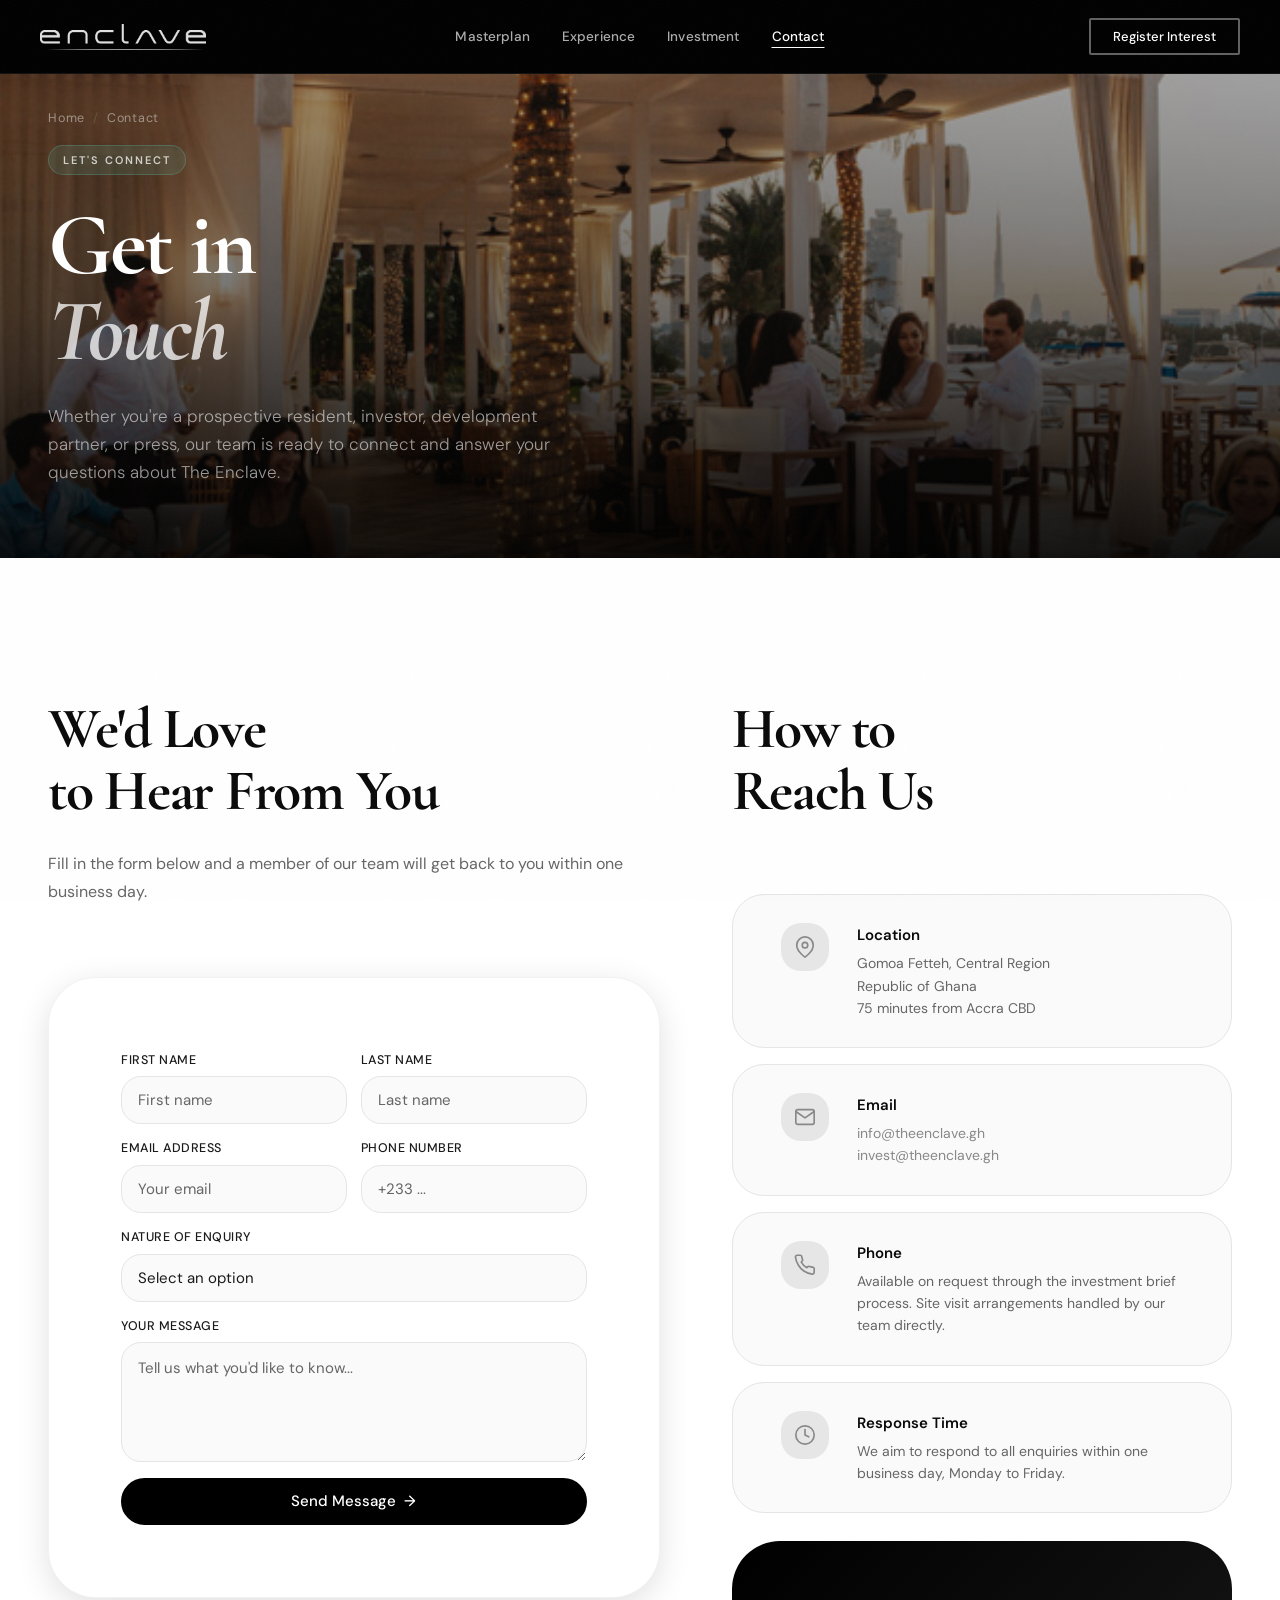
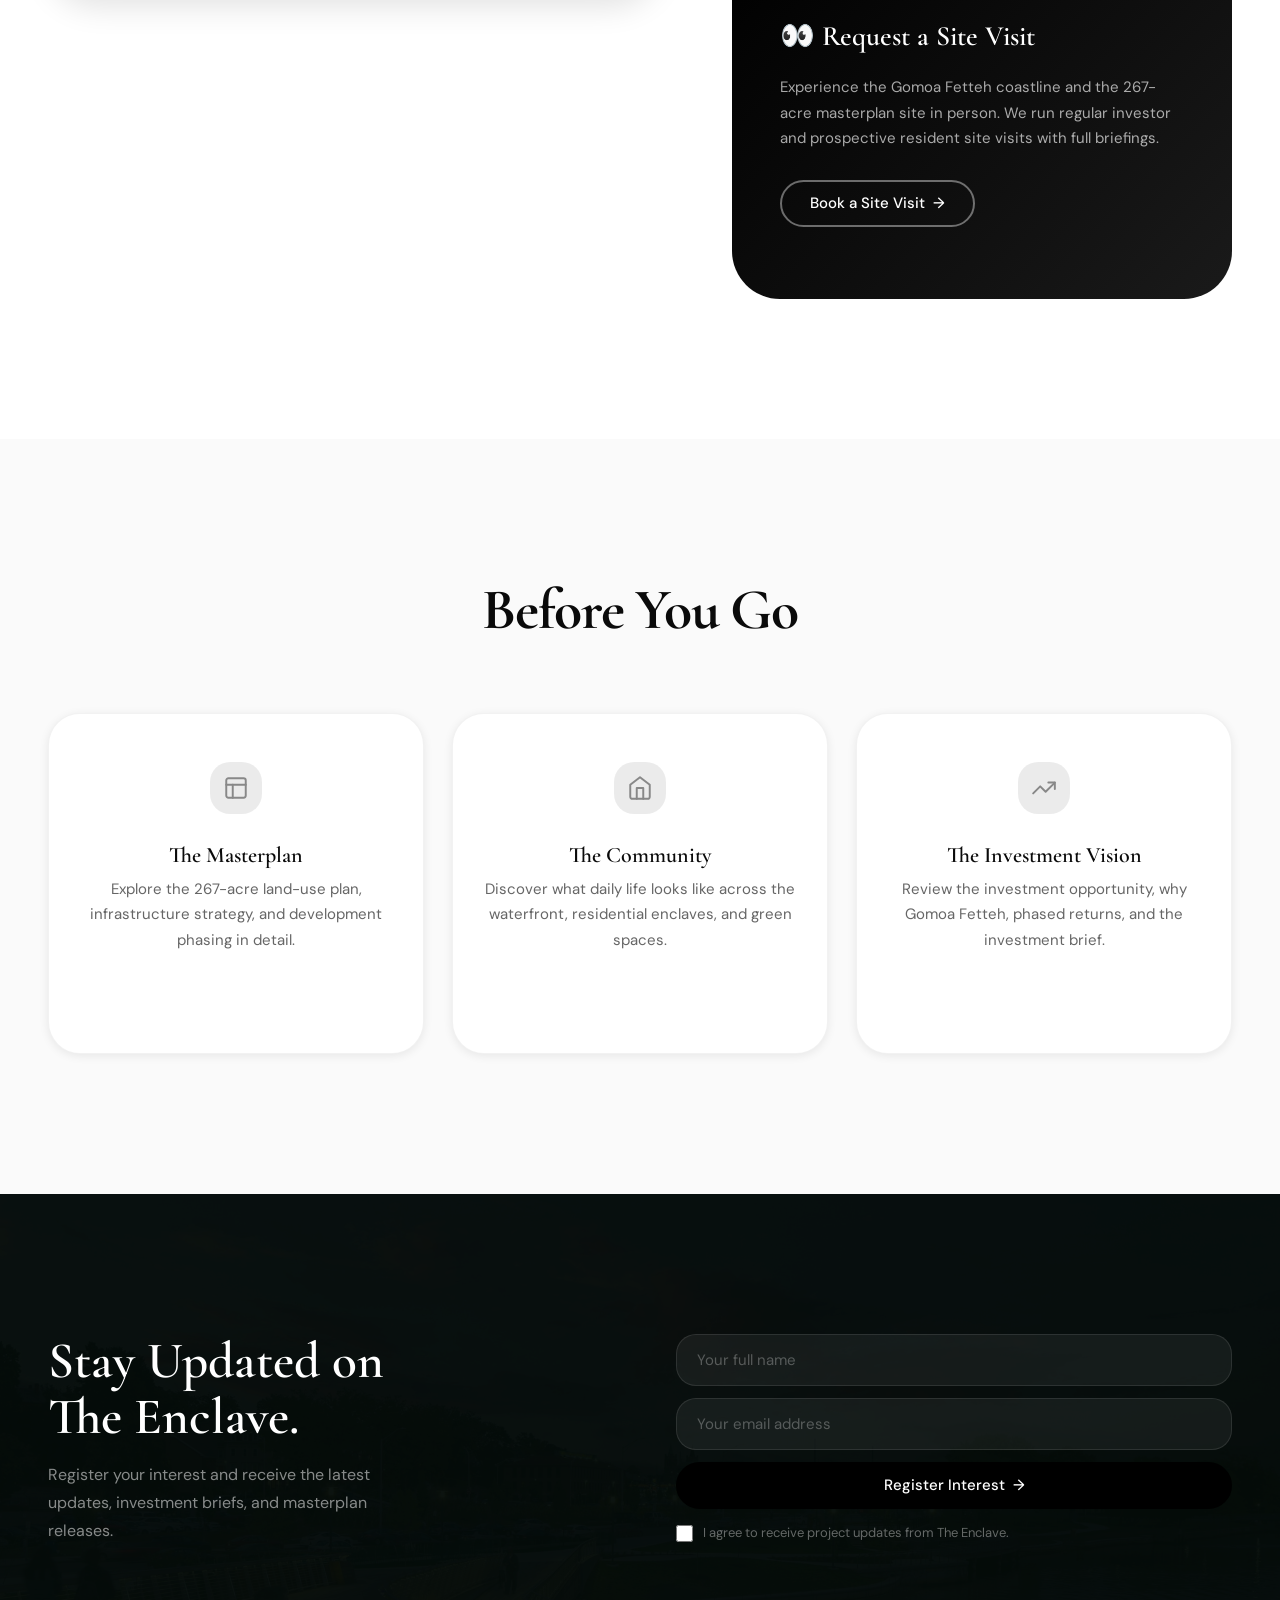
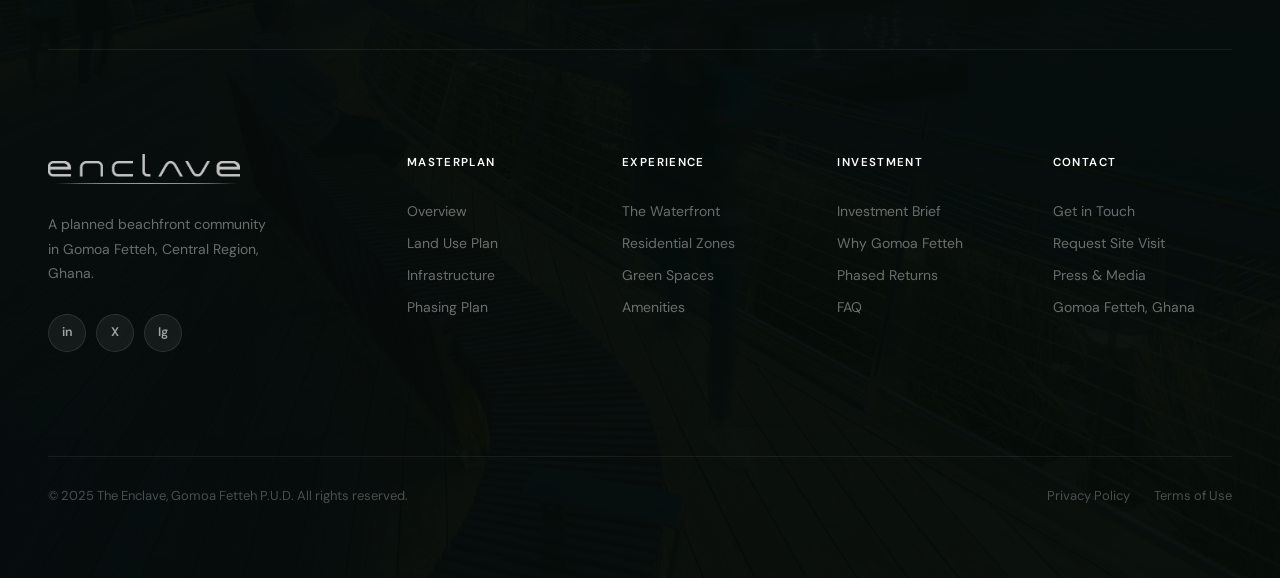
==== contact.html @ 19c1297e "Initial commit — The Enclave website" ====
﻿<!DOCTYPE html>
<html lang="en">
<head>
  <meta charset="UTF-8">
  <meta name="viewport" content="width=device-width, initial-scale=1.0">
  <meta name="description" content="Contact The Enclave — Gomoa Fetteh P.U.D. Register your interest, request a site visit, or speak with our development team.">
  <title>Contact — The Enclave Gomoa Fetteh</title>
  <link rel="preconnect" href="https://fonts.googleapis.com">
  <link rel="preconnect" href="https://fonts.gstatic.com" crossorigin>
  <link href="https://fonts.googleapis.com/css2?family=Cormorant+Garamond:ital,wght@0,400;0,500;0,600;0,700;1,400;1,600;1,700&family=DM+Sans:ital,opsz,wght@0,9..40,300;0,9..40,400;0,9..40,500;0,9..40,600;1,9..40,300&display=swap" rel="stylesheet">
  <link rel="stylesheet" href="css/style.css">
</head>
<body>

  <!-- NAV -->
  <nav class="nav" id="nav">
    <div class="nav__pill">
      <a href="index.html" class="nav__logo" aria-label="The Enclave Home">
        <img src="images/logo.png" alt="Enclave" class="nav__logo-img">
      </a>
      <ul class="nav__links" role="list">
        <li><a href="masterplan.html">Masterplan</a></li>
        <li><a href="experience.html">Experience</a></li>
        <li><a href="investment.html">Investment</a></li>
        <li><a href="contact.html" aria-current="page">Contact</a></li>
      </ul>
      <a href="contact.html" class="btn btn--nav">Register Interest</a>
      <button class="nav__toggle" id="navToggle" aria-label="Open menu" aria-expanded="false">
        <span class="nav__toggle-bars">
          <span></span><span></span><span></span>
        </span>
        <span class="nav__toggle-label">MENU</span>
      </button>
    </div>
  </nav>

  <!-- Mobile Nav -->
  <div class="nav__mobile" id="mobileNav" aria-hidden="true">
    <button class="nav__mobile-close" id="mobileClose" aria-label="Close menu">&#x2715;</button>
    <nav aria-label="Mobile navigation">
      <ul class="nav__mobile-links" role="list">
        <li><a href="masterplan.html">Masterplan</a></li>
        <li><a href="experience.html">Experience</a></li>
        <li><a href="investment.html">Investment</a></li>
        <li><a href="contact.html">Contact</a></li>
      </ul>
    </nav>
    <a href="contact.html" class="btn btn--primary btn--lg nav__mobile-cta">Register Interest</a>
  </div>

  <main>

    <!-- ============================================================
         PAGE HERO
         Replace: images/page-hero-contact.jpg
         Ideal: Peaceful coastal shot — beach, lagoon edge, or sunrise
    ============================================================ -->
    <section class="page-hero" aria-labelledby="page-title">
      <div class="page-hero__bg img-block" data-placeholder="page-hero-contact.jpg" aria-hidden="true"></div>
      <div class="page-hero__overlay" aria-hidden="true"></div>
      <div class="page-hero__content">
        <div class="page-hero__breadcrumb">
          <a href="index.html">Home</a>
          <span class="page-hero__breadcrumb-sep" aria-hidden="true">/</span>
          <span>Contact</span>
        </div>
        <div class="page-hero__label" data-anim="fade-up" data-delay="0">Let's Connect</div>
        <h1 class="page-hero__title" id="page-title" data-anim="fade-up" data-delay="150">
          Get in<br><em>Touch</em>
        </h1>
        <p class="page-hero__sub" data-anim="fade-up" data-delay="300">
          Whether you're a prospective resident, investor, development partner, or press, our team is ready to connect and answer your questions about The Enclave.
        </p>
      </div>
    </section>

    <!-- ============================================================
         CONTACT SPLIT — Form + Info Cards
    ============================================================ -->
    <section class="content-section" aria-labelledby="contact-heading">
      <div class="container">
        <div class="contact-split" data-anim="fade-up" data-delay="0">

          <!-- Contact Form -->
          <div>
            <h2 class="section-heading" id="contact-heading" style="margin-bottom:var(--sp-md);">
              We'd Love<br>to Hear From You
            </h2>
            <p style="font-size:16px; color:var(--c-grey); line-height:1.7; margin-bottom:var(--sp-xl);">
              Fill in the form below and a member of our team will get back to you within one business day.
            </p>
            <div class="form-block">
              <form id="contactForm" novalidate>
                <div class="form-grid">
                  <div class="form-field">
                    <label for="c-fname">First Name</label>
                    <input type="text" id="c-fname" name="fname" placeholder="First name" required>
                  </div>
                  <div class="form-field">
                    <label for="c-lname">Last Name</label>
                    <input type="text" id="c-lname" name="lname" placeholder="Last name" required>
                  </div>
                  <div class="form-field">
                    <label for="c-email">Email Address</label>
                    <input type="email" id="c-email" name="email" placeholder="Your email" required>
                  </div>
                  <div class="form-field">
                    <label for="c-phone">Phone Number</label>
                    <input type="tel" id="c-phone" name="phone" placeholder="+233 ...">
                  </div>
                </div>
                <div class="form-grid form-grid--full" style="margin-bottom:14px;">
                  <div class="form-field">
                    <label for="c-enquiry">Nature of Enquiry</label>
                    <select id="c-enquiry" name="enquiry">
                      <option value="" disabled selected>Select an option</option>
                      <option>Residential Interest</option>
                      <option>Investment Enquiry</option>
                      <option>Development Partnership</option>
                      <option>Site Visit Request</option>
                      <option>Press &amp; Media</option>
                      <option>General Question</option>
                    </select>
                  </div>
                </div>
                <div class="form-grid form-grid--full" style="margin-bottom:14px;">
                  <div class="form-field">
                    <label for="c-message">Your Message</label>
                    <textarea id="c-message" name="message" placeholder="Tell us what you'd like to know..."></textarea>
                  </div>
                </div>
                <div class="form-submit">
                  <button type="submit" class="btn btn--primary btn--full" id="contactSubmit">
                    Send Message <span class="btn__arrow" aria-hidden="true">&#8594;</span>
                  </button>
                </div>
              </form>
            </div>
          </div>

          <!-- Info cards -->
          <div>
            <h2 class="section-heading" style="margin-bottom:var(--sp-xl);">
              How to<br>Reach Us
            </h2>

            <div class="contact-info-cards" style="margin-bottom:var(--sp-md);">

              <div class="contact-info-card">
                <div class="contact-info-card__icon" aria-hidden="true">
                  <svg width="22" height="22" viewBox="0 0 24 24" fill="none" stroke="currentColor" stroke-width="1.8" stroke-linecap="round" stroke-linejoin="round">
                    <path d="M21 10c0 7-9 13-9 13s-9-6-9-13a9 9 0 0 1 18 0z"/>
                    <circle cx="12" cy="10" r="3"/>
                  </svg>
                </div>
                <div>
                  <h4>Location</h4>
                  <p>Gomoa Fetteh, Central Region<br>Republic of Ghana<br>75 minutes from Accra CBD</p>
                </div>
              </div>

              <div class="contact-info-card">
                <div class="contact-info-card__icon" aria-hidden="true">
                  <svg width="22" height="22" viewBox="0 0 24 24" fill="none" stroke="currentColor" stroke-width="1.8" stroke-linecap="round" stroke-linejoin="round">
                    <path d="M4 4h16c1.1 0 2 .9 2 2v12c0 1.1-.9 2-2 2H4c-1.1 0-2-.9-2-2V6c0-1.1.9-2 2-2z"/>
                    <polyline points="22,6 12,13 2,6"/>
                  </svg>
                </div>
                <div>
                  <h4>Email</h4>
                  <p>
                    <a href="mailto:info@theenclave.gh" style="color:var(--c-teal); transition:opacity 0.2s ease;">info@theenclave.gh</a><br>
                    <a href="mailto:invest@theenclave.gh" style="color:var(--c-teal); transition:opacity 0.2s ease;">invest@theenclave.gh</a>
                  </p>
                </div>
              </div>

              <div class="contact-info-card">
                <div class="contact-info-card__icon" aria-hidden="true">
                  <svg width="22" height="22" viewBox="0 0 24 24" fill="none" stroke="currentColor" stroke-width="1.8" stroke-linecap="round" stroke-linejoin="round">
                    <path d="M22 16.92v3a2 2 0 0 1-2.18 2 19.79 19.79 0 0 1-8.63-3.07A19.5 19.5 0 0 1 4.69 12 19.79 19.79 0 0 1 1.58 3.5 2 2 0 0 1 3.55 1.31h3a2 2 0 0 1 2 1.72c.127.96.361 1.903.7 2.81a2 2 0 0 1-.45 2.11L7.91 8.88a16 16 0 0 0 6.07 6.07l.88-.88a2 2 0 0 1 2.11-.45c.907.339 1.85.573 2.81.7A2 2 0 0 1 22 16.92z"/>
                  </svg>
                </div>
                <div>
                  <h4>Phone</h4>
                  <p>Available on request through the investment brief process. Site visit arrangements handled by our team directly.</p>
                </div>
              </div>

              <div class="contact-info-card">
                <div class="contact-info-card__icon" aria-hidden="true">
                  <svg width="22" height="22" viewBox="0 0 24 24" fill="none" stroke="currentColor" stroke-width="1.8" stroke-linecap="round" stroke-linejoin="round">
                    <circle cx="12" cy="12" r="10"/>
                    <polyline points="12 6 12 12 16 14"/>
                  </svg>
                </div>
                <div>
                  <h4>Response Time</h4>
                  <p>We aim to respond to all enquiries within one business day, Monday to Friday.</p>
                </div>
              </div>

            </div>

            <!-- Site Visit Card -->
            <div class="site-visit-card">
              <h3>&#128064; Request a Site Visit</h3>
              <p>Experience the Gomoa Fetteh coastline and the 267-acre masterplan site in person. We run regular investor and prospective resident site visits with full briefings.</p>
              <a href="#contactForm" class="btn btn--ghost" style="border-color:rgba(255,255,255,0.4);" onclick="document.getElementById('c-enquiry').value='Site Visit Request';">
                Book a Site Visit <span class="btn__arrow" aria-hidden="true">&#8594;</span>
              </a>
            </div>

          </div>
        </div>
      </div>
    </section>

    <!-- ============================================================
         QUICK LINKS / NEXT STEPS
    ============================================================ -->
    <section class="content-section content-section--sand" aria-labelledby="links-heading">
      <div class="container">
        <div class="intro__header" data-anim="fade-up" data-delay="0" style="text-align:center; margin-bottom:var(--sp-xl);">
          <h2 class="section-heading" id="links-heading">Before You Go</h2>
        </div>

        <div class="feature-cards" data-anim="fade-up" data-delay="0">

          <div class="feature-card" style="text-align:center;">
            <div class="feature-card__icon" style="margin:0 auto var(--sp-md);" aria-hidden="true">
              <svg width="26" height="26" viewBox="0 0 24 24" fill="none" stroke="currentColor" stroke-width="1.8" stroke-linecap="round" stroke-linejoin="round">
                <rect x="3" y="3" width="18" height="18" rx="2"/>
                <line x1="3" y1="9" x2="21" y2="9"/>
                <line x1="9" y1="21" x2="9" y2="9"/>
              </svg>
            </div>
            <h3>The Masterplan</h3>
            <p>Explore the 267-acre land-use plan, infrastructure strategy, and development phasing in detail.</p>
            <a href="masterplan.html" class="highlights__card-link" style="display:inline-flex; margin-top:var(--sp-md);">View Masterplan &#8599;</a>
          </div>

          <div class="feature-card" style="text-align:center;">
            <div class="feature-card__icon" style="margin:0 auto var(--sp-md);" aria-hidden="true">
              <svg width="26" height="26" viewBox="0 0 24 24" fill="none" stroke="currentColor" stroke-width="1.8" stroke-linecap="round" stroke-linejoin="round">
                <path d="M3 9l9-7 9 7v11a2 2 0 0 1-2 2H5a2 2 0 0 1-2-2z"/>
                <polyline points="9 22 9 12 15 12 15 22"/>
              </svg>
            </div>
            <h3>The Community</h3>
            <p>Discover what daily life looks like across the waterfront, residential enclaves, and green spaces.</p>
            <a href="experience.html" class="highlights__card-link" style="display:inline-flex; margin-top:var(--sp-md);">Explore Experience &#8599;</a>
          </div>

          <div class="feature-card" style="text-align:center;">
            <div class="feature-card__icon" style="margin:0 auto var(--sp-md);" aria-hidden="true">
              <svg width="26" height="26" viewBox="0 0 24 24" fill="none" stroke="currentColor" stroke-width="1.8" stroke-linecap="round" stroke-linejoin="round">
                <polyline points="22 7 13.5 15.5 8.5 10.5 2 17"/>
                <polyline points="16 7 22 7 22 13"/>
              </svg>
            </div>
            <h3>The Investment Vision</h3>
            <p>Review the investment opportunity, why Gomoa Fetteh, phased returns, and the investment brief.</p>
            <a href="investment.html" class="highlights__card-link" style="display:inline-flex; margin-top:var(--sp-md);">View Investment &#8599;</a>
          </div>

        </div>
      </div>
    </section>

  </main>

  <!-- FOOTER -->
  <footer class="footer" aria-labelledby="footer-heading">
    <div class="footer__bg img-block" data-placeholder="footer-coastal-dusk.jpg" aria-hidden="true"></div>
    <div class="footer__overlay" aria-hidden="true"></div>
    <div class="footer__content">
      <div class="footer__newsletter">
        <div class="footer__newsletter-text">
          <h2 id="footer-heading">Stay Updated on<br>The Enclave.</h2>
          <p>Register your interest and receive the latest updates, investment briefs, and masterplan releases.</p>
        </div>
        <div class="footer__newsletter-form">
          <form class="footer__form" id="newsletterForm" novalidate>
            <div class="footer__form-fields">
              <input type="text" name="name" placeholder="Your full name" required aria-label="Full name">
              <input type="email" name="email" placeholder="Your email address" required aria-label="Email address">
            </div>
            <button type="submit" class="btn btn--primary btn--full">Register Interest <span class="btn__arrow" aria-hidden="true">&#8594;</span></button>
            <label class="footer__form-check">
              <input type="checkbox" required>
              <span>I agree to receive project updates from The Enclave.</span>
            </label>
          </form>
        </div>
      </div>
      <div class="footer__divider" aria-hidden="true"></div>
      <div class="footer__columns">
        <div class="footer__brand"><img src="images/logo.png" alt="Enclave" class="footer__logo-img"><p>A planned beachfront community in Gomoa Fetteh, Central Region, Ghana.</p><div class="footer__social"><a href="#" aria-label="LinkedIn">in</a><a href="#" aria-label="X">X</a><a href="#" aria-label="Instagram">Ig</a></div></div>
        <div class="footer__col"><h3>Masterplan</h3><ul role="list"><li><a href="masterplan.html">Overview</a></li><li><a href="masterplan.html">Land Use Plan</a></li><li><a href="masterplan.html">Infrastructure</a></li><li><a href="masterplan.html">Phasing Plan</a></li></ul></div>
        <div class="footer__col"><h3>Experience</h3><ul role="list"><li><a href="experience.html">The Waterfront</a></li><li><a href="experience.html">Residential Zones</a></li><li><a href="experience.html">Green Spaces</a></li><li><a href="experience.html">Amenities</a></li></ul></div>
        <div class="footer__col"><h3>Investment</h3><ul role="list"><li><a href="investment.html">Investment Brief</a></li><li><a href="investment.html">Why Gomoa Fetteh</a></li><li><a href="investment.html">Phased Returns</a></li><li><a href="investment.html">FAQ</a></li></ul></div>
        <div class="footer__col"><h3>Contact</h3><ul role="list"><li><a href="contact.html">Get in Touch</a></li><li><a href="contact.html">Request Site Visit</a></li><li><a href="contact.html">Press &amp; Media</a></li><li>Gomoa Fetteh, Ghana</li></ul></div>
      </div>
      <div class="footer__bottom">
        <span>&copy; 2025 The Enclave, Gomoa Fetteh P.U.D. All rights reserved.</span>
        <div class="footer__bottom-links"><a href="#">Privacy Policy</a><a href="#">Terms of Use</a></div>
      </div>
    </div>
  </footer>

  <script src="js/main.js"></script>
</body>
</html>
---- css/style.css ----
/* ================================================================
   THE ENCLAVE — Gomoa Fetteh P.U.D
   Website Stylesheet
   ================================================================ */

/* ----------------------------------------------------------------
   1. DESIGN TOKENS
   ---------------------------------------------------------------- */
:root {
  /* Brand colours */
  --c-green:          #000000;
  --c-green-mid:      #1a1a1a;
  --c-green-light:    #333333;
  --c-teal:           #888888;
  --c-teal-light:     rgba(255,255,255,0.75);
  --c-teal-dim:       rgba(0,0,0,0.08);
  --c-sand:           #f5f5f5;
  --c-sand-warm:      #fafafa;
  --c-black:          #0a0a0a;
  --c-charcoal:       #1a1a1a;
  --c-grey:           #666666;
  --c-grey-light:     #e5e5e5;
  --c-gold:           #C8820A;
  --c-white:          #FFFFFF;

  /* Glass */
  --glass-bg:         rgba(255,255,255,0.10);
  --glass-border:     rgba(255,255,255,0.18);
  --glass-blur:       blur(22px);

  /* Spacing scale */
  --sp-xs:  8px;
  --sp-sm:  16px;
  --sp-md:  28px;
  --sp-lg:  48px;
  --sp-xl:  72px;
  --sp-2xl: 104px;
  --sp-3xl: 140px;

  /* Typography */
  --f-display: 'Cormorant Garamond', Georgia, 'Times New Roman', serif;
  --f-body:    'DM Sans', -apple-system, BlinkMacSystemFont, 'Segoe UI', sans-serif;

  /* Radius */
  --r-sm:   12px;
  --r-md:   20px;
  --r-lg:   32px;
  --r-xl:   48px;
  --r-pill: 999px;

  /* Shadows */
  --sh-sm: 0 2px 10px rgba(0,0,0,0.08);
  --sh-md: 0 8px 32px  rgba(0,0,0,0.12);
  --sh-lg: 0 20px 60px rgba(0,0,0,0.18);
  --sh-xl: 0 36px 80px rgba(0,0,0,0.24);

  /* Transitions */
  --t-fast: 0.2s ease;
  --t-base: 0.35s ease;
  --t-slow: 0.6s cubic-bezier(0.16,1,0.3,1);

  /* Z-index scale */
  --z-base:       1;
  --z-overlay:    2;
  --z-nav:      100;
  --z-mobile:   200;
  --z-grain:    300;

  /* Layout */
  --max-w: 1320px;
}

/* ----------------------------------------------------------------
   2. RESET & BASE
   ---------------------------------------------------------------- */
*, *::before, *::after {
  box-sizing: border-box;
  margin: 0;
  padding: 0;
}

html {
  scroll-behavior: smooth;
  -webkit-font-smoothing: antialiased;
  -moz-osx-font-smoothing: grayscale;
  text-rendering: optimizeLegibility;
}

body {
  font-family: var(--f-body);
  font-size: 16px;
  line-height: 1.65;
  color: var(--c-charcoal);
  background: var(--c-white);
  overflow-x: hidden;
}

a { text-decoration: none; color: inherit; }
ul, ol { list-style: none; }
button { font-family: inherit; cursor: pointer; }
img, video { max-width: 100%; display: block; }

/* Grain texture overlay — breaks digital flatness */
body::after {
  content: '';
  position: fixed;
  inset: 0;
  z-index: var(--z-grain);
  pointer-events: none;
  opacity: 0.028;
  background-image: url("data:image/svg+xml,%3Csvg viewBox='0 0 256 256' xmlns='http://www.w3.org/2000/svg'%3E%3Cfilter id='noise'%3E%3CfeTurbulence type='fractalNoise' baseFrequency='0.9' numOctaves='4' stitchTiles='stitch'/%3E%3C/filter%3E%3Crect width='100%25' height='100%25' filter='url(%23noise)'/%3E%3C/svg%3E");
  background-size: 256px 256px;
}

/* ----------------------------------------------------------------
   3. LAYOUT UTILITIES
   ---------------------------------------------------------------- */
.container {
  max-width: var(--max-w);
  margin: 0 auto;
  padding: 0 var(--sp-lg);
}

/* ----------------------------------------------------------------
   4. IMAGE BLOCKS — real photos + solid colour fallback
   ---------------------------------------------------------------- */
.img-block {
  position: relative;
  width: 100%;
  height: 100%;
  background-size: cover;
  background-position: center;
  background-repeat: no-repeat;
  overflow: hidden;
}

/* Real project photography — Gomoa Fetteh */
.img-block[data-placeholder="hero-aerial-coastal.jpg"] {
  background-image: url("../images/Images/01-Gomoa-Fetteh-DSC01726.jpg");
  background-color: #1A2D1F;
  background-position: center 40%;
}

.img-block[data-placeholder="feature-masterplan-view.jpg"] {
  background-image: url('../images/Images/masterplan-aerial-render.png');
  background-color: #0A1520;
  background-size: cover;
  background-position: center center;
}

.img-block[data-placeholder="highlights-waterfront.jpg"] {
  background-image: url("../images/Images/Antalya Konyaalti Coastline Urban Rehabilitation _ OZER_URGER Architects.jpg");
  background-color: #1B2C3D;
  background-position: center 60%;
}

.img-block[data-placeholder="highlights-residential.jpg"] {
  background-image: url("../images/Images/AP CLASSE Residences by Asian Property.jpg");
  background-color: #1A1A1A;
  background-position: center 50%;
}

.img-block[data-placeholder="highlights-greenspace.jpg"] {
  background-image: url("../images/Images/Centro Cultural Solo Sagrado de Guarapiranga _ VEJA SÃO PAULO.jpg");
  background-color: #0B2E1A;
  background-position: center 40%;
}

.img-block[data-placeholder="banner-coastal-aerial.jpg"] {
  background-image: url("../images/Images/1d4fffcb2d404eac16f0e8fee0894674.jpg");
  background-color: #060606;
  background-position: center 40%;
}

.img-block[data-placeholder="vision-lifestyle-coastal.jpg"] {
  background-image: url("../images/Images/_The Flow_ - A Multipurpose Pavilion _ Department of ARCHITECTURE.jpg");
  background-color: #0B1A12;
  background-position: center 40%;
}

.img-block[data-placeholder="footer-coastal-dusk.jpg"] {
  background-image: url("../images/Images/Curved pedestrian bridge links two riverfront parks in Providence.jpg");
  background-color: #13091E;
  background-position: center 50%;
}

/* Aerial resort reference on masterplan page split */
.img-block[data-placeholder="masterplan-birds-eye.jpg"] {
  background-image: url("../images/Images/masterplan-aerial-render.png");
  background-color: #0A1520;
  background-size: cover;
  background-position: center center;
}

/* ----------------------------------------------------------------
   5. GLASS CARD
   ---------------------------------------------------------------- */
.glass-card {
  background: var(--glass-bg);
  backdrop-filter: var(--glass-blur);
  -webkit-backdrop-filter: var(--glass-blur);
  border: 1px solid var(--glass-border);
  border-radius: var(--r-lg);
}

/* ----------------------------------------------------------------
   6. SECTION ATOMS
   ---------------------------------------------------------------- */
.section-tag {
  display: inline-flex;
  align-items: center;
  font-family: var(--f-body);
  font-size: 11px;
  font-weight: 600;
  letter-spacing: 0.18em;
  text-transform: uppercase;
  color: var(--c-teal);
  padding: 6px 14px;
  background: var(--c-teal-dim);
  border: 1px solid rgba(15,157,142,0.25);
  border-radius: var(--r-pill);
  margin-bottom: var(--sp-md);
}

.section-tag--light {
  color: rgba(255,255,255,0.75);
  background: rgba(255,255,255,0.08);
  border-color: rgba(255,255,255,0.15);
}

.section-heading {
  font-family: var(--f-display);
  font-size: clamp(34px, 4.5vw, 60px);
  font-weight: 700;
  line-height: 1.08;
  letter-spacing: -0.022em;
  color: var(--c-black);
  margin-bottom: var(--sp-md);
  text-wrap: balance;
}

.section-sub {
  font-size: 17px;
  color: var(--c-grey);
  line-height: 1.75;
  max-width: 580px;
}

.section-eyebrow {
  display: block;
  font-size: 11px;
  font-weight: 600;
  letter-spacing: 0.12em;
  text-transform: uppercase;
  margin-bottom: var(--sp-sm);
}

/* ----------------------------------------------------------------
   7. SCROLL ANIMATIONS
   ---------------------------------------------------------------- */
[data-anim="fade-up"] {
  opacity: 0;
  transform: translateY(42px);
  transition: opacity 0.7s ease, transform 0.7s ease;
}

[data-anim="fade-up"].is-visible {
  opacity: 1;
  transform: translateY(0);
}

[data-anim="fade-up"][data-delay="0"]   { transition-delay: 0ms;   }
[data-anim="fade-up"][data-delay="100"] { transition-delay: 100ms; }
[data-anim="fade-up"][data-delay="150"] { transition-delay: 150ms; }
[data-anim="fade-up"][data-delay="200"] { transition-delay: 200ms; }
[data-anim="fade-up"][data-delay="300"] { transition-delay: 300ms; }

/* ----------------------------------------------------------------
   8. BUTTONS
   ---------------------------------------------------------------- */
.btn {
  display: inline-flex;
  align-items: center;
  justify-content: center;
  gap: 8px;
  padding: 14px 28px;
  border-radius: var(--r-pill);
  font-family: var(--f-body);
  font-size: 15px;
  font-weight: 500;
  line-height: 1;
  border: 2px solid transparent;
  cursor: pointer;
  transition: transform var(--t-base), box-shadow var(--t-base), background var(--t-fast), border-color var(--t-fast), color var(--t-fast);
  white-space: nowrap;
}

.btn:focus-visible {
  outline: 2px solid var(--c-teal-light);
  outline-offset: 3px;
}

.btn:active {
  transform: translateY(1px) scale(0.98);
  box-shadow: none;
}

.btn--primary {
  background: #000;
  color: var(--c-white);
  border-color: #000;
}
.btn--primary:hover {
  background: #1a1a1a;
  border-color: #1a1a1a;
  transform: translateY(-2px);
  box-shadow: 0 12px 36px rgba(0,0,0,0.22);
}

.btn--ghost {
  background: transparent;
  color: var(--c-white);
  border-color: rgba(255,255,255,0.35);
}
.btn--ghost:hover {
  background: rgba(255,255,255,0.1);
  border-color: rgba(255,255,255,0.65);
  transform: translateY(-2px);
}

.btn--nav {
  background: transparent;
  color: var(--c-white);
  border-color: rgba(255,255,255,0.38);
  padding: 10px 22px;
  font-size: 13px;
  border-radius: 2px;
  flex-shrink: 0;
}
.btn--nav:hover {
  background: rgba(255,255,255,0.08);
  border-color: rgba(255,255,255,0.72);
  transform: none;
}

/* Ghost on light background */
.btn--ghost-dark {
  background: transparent;
  color: #1a1a1a;
  border-color: rgba(0,0,0,0.32);
}
.btn--ghost-dark:hover {
  background: rgba(0,0,0,0.05);
  border-color: rgba(0,0,0,0.6);
  transform: translateY(-1px);
}

.btn--lg { padding: 18px 38px; font-size: 16px; }
.btn--full { width: 100%; }

.btn__arrow {
  display: inline-block;
  transition: transform var(--t-fast);
}
.btn:hover .btn__arrow { transform: translateX(5px); }

/* ----------------------------------------------------------------
   8b. LOGO IMAGE
   ---------------------------------------------------------------- */
.nav__logo-img {
  height: 26px;
  width: auto;
  display: block;
  /* Inverts the dark logo to white for the dark nav pill */
  filter: brightness(0) invert(1);
  opacity: 0.88;
  transition: opacity var(--t-fast);
}

.nav__logo:hover .nav__logo-img { opacity: 1; }

.footer__logo-img {
  display: block;
  height: 30px;
  width: auto;
  filter: brightness(0) invert(1);
  opacity: 0.75;
  margin-bottom: var(--sp-md);
  transition: opacity var(--t-fast);
}

.footer__logo-img:hover { opacity: 1; }

/* ----------------------------------------------------------------
   9. NAVIGATION
   ---------------------------------------------------------------- */
.nav {
  position: fixed;
  top: 0;
  left: 0;
  right: 0;
  z-index: var(--z-nav);
  background: #000;
  border-bottom: 1px solid rgba(255,255,255,0.07);
  transition: box-shadow var(--t-slow);
}

.nav.scrolled {
  box-shadow: 0 4px 40px rgba(0,0,0,0.5);
  border-bottom-color: rgba(255,255,255,0.12);
}

.nav__pill {
  max-width: 100%;
  display: flex;
  align-items: center;
  justify-content: space-between;
  position: relative;
  padding: 18px 40px;
}

.nav__logo {
  display: flex;
  align-items: center;
  flex-shrink: 0;
}

.nav__logo-mark { display: none; }

.nav__links {
  position: absolute;
  left: 50%;
  transform: translateX(-50%);
  display: flex;
  align-items: center;
  gap: 32px;
}

.nav__links a {
  font-size: 13.5px;
  font-weight: 500;
  color: rgba(255,255,255,0.68);
  letter-spacing: 0.01em;
  transition: color var(--t-fast);
  position: relative;
  white-space: nowrap;
}

.nav__links a::after {
  content: '';
  position: absolute;
  bottom: -3px;
  left: 0;
  width: 0;
  height: 1px;
  background: var(--c-white);
  transition: width var(--t-base);
}

.nav__links a:hover { color: var(--c-white); }
.nav__links a:hover::after { width: 100%; }

/* Toggle hidden on desktop — shows on mobile */
.nav__toggle {
  display: none;
  flex-direction: row;
  align-items: center;
  gap: 10px;
  padding: 4px 0;
  background: none;
  border: none;
  cursor: pointer;
  flex-shrink: 0;
}

.nav__toggle-bars {
  display: flex;
  flex-direction: column;
  gap: 5px;
  flex-shrink: 0;
}

.nav__toggle-bars span {
  display: block;
  width: 20px;
  height: 1.5px;
  background: var(--c-white);
  border-radius: 1px;
  transition: transform var(--t-fast), opacity var(--t-fast);
}

.nav__toggle-label {
  font-family: var(--f-body);
  font-size: 11px;
  font-weight: 600;
  letter-spacing: 0.14em;
  color: var(--c-white);
  line-height: 1;
}

/* Mobile nav overlay */
.nav__mobile {
  position: fixed;
  inset: 0;
  background: #000;
  z-index: var(--z-mobile);
  display: flex;
  flex-direction: column;
  align-items: center;
  justify-content: center;
  gap: var(--sp-xl);
  opacity: 0;
  visibility: hidden;
  transition: opacity var(--t-slow), visibility var(--t-slow);
}

.nav__mobile.is-open { opacity: 1; visibility: visible; }

.nav__mobile-close {
  position: absolute;
  top: 24px;
  right: 24px;
  width: 44px;
  height: 44px;
  border-radius: 50%;
  background: rgba(255,255,255,0.08);
  color: var(--c-white);
  font-size: 20px;
  display: flex;
  align-items: center;
  justify-content: center;
  border: 1px solid rgba(255,255,255,0.12);
  transition: background var(--t-fast);
}
.nav__mobile-close:hover { background: rgba(255,255,255,0.15); }

.nav__mobile-links {
  display: flex;
  flex-direction: column;
  align-items: center;
  gap: 28px;
  text-align: center;
}

.nav__mobile-links a {
  font-family: var(--f-display);
  font-size: 38px;
  font-weight: 600;
  color: var(--c-white);
  transition: opacity var(--t-fast);
}
.nav__mobile-links a:hover { opacity: 0.6; }

.nav__mobile-cta {
  background: transparent !important;
  border-color: rgba(255,255,255,0.4) !important;
}
.nav__mobile-cta:hover {
  background: rgba(255,255,255,0.08) !important;
}

/* ----------------------------------------------------------------
   10. HERO SECTION
   ---------------------------------------------------------------- */
.hero {
  padding-top: 62px; /* nav height: 18px padding + 26px logo + 18px padding */
  background: #fff;
  position: relative;
}

.hero__frame {
  margin: 16px 56px;
  height: calc(100svh - 95px);
  overflow: hidden;
  border-radius: 6px;
  position: relative;
}

/* Gradient for text readability */
.hero__frame::after {
  content: '';
  position: absolute;
  inset: 0;
  background: linear-gradient(
    to bottom,
    rgba(0,0,0,0.10) 0%,
    rgba(0,0,0,0.0) 40%,
    rgba(0,0,0,0.65) 100%
  );
  pointer-events: none;
  border-radius: 6px;
}

/* Text overlay — sits at bottom of the frame */
.hero__text {
  position: absolute;
  bottom: 0;
  left: 56px;
  right: 56px;
  padding: 0 var(--sp-lg) var(--sp-xl);
  z-index: 2;
}

.hero__text .hero__headline {
  margin-bottom: var(--sp-md);
  max-width: 700px;
}

.hero__bg {
  width: 100%;
  height: 100%;
  background-image: url('../images/Images/enclave-render-aerial.png');
  background-size: cover;
  background-position: center 40%;
  animation: hero-zoom 22s ease-in-out infinite alternate;
}

@keyframes hero-zoom {
  from { transform: scale(1); }
  to   { transform: scale(1.05); }
}

.hero__overlay { display: none; }

/* Hero statement — text below image */
.hero-statement {
  background: #fff;
  padding: var(--sp-2xl) 0;
  text-align: center;
  border-bottom: 1px solid rgba(0,0,0,0.07);
}

.hero-statement__text {
  font-family: var(--f-display);
  font-size: clamp(20px, 2.2vw, 30px);
  font-weight: 400;
  line-height: 1.6;
  color: #1a1a1a;
  max-width: 680px;
  margin: 0 auto var(--sp-lg);
  padding: 0 var(--sp-lg);
}

.hero-statement__actions {
  display: flex;
  align-items: center;
  justify-content: center;
  gap: var(--sp-sm);
  flex-wrap: wrap;
}

/* hero__content kept for fallback but unused on home */
.hero__content {
  position: relative;
  z-index: 2;
  width: 100%;
  max-width: var(--max-w);
  margin: 0 auto;
  padding: 160px var(--sp-lg) 180px;
}

.hero__label-row {
  display: flex;
  align-items: center;
  gap: 10px;
  margin-bottom: var(--sp-sm);
}

.hero__label-dot {
  width: 7px;
  height: 7px;
  border-radius: 50%;
  background: var(--c-teal-light);
  animation: dotPulse 2.4s ease-in-out infinite;
}

@keyframes dotPulse {
  0%,100% { opacity:1; transform:scale(1); }
  50%      { opacity:0.4; transform:scale(0.8); }
}

.hero__label {
  font-size: 12.5px;
  font-weight: 400;
  color: rgba(255,255,255,0.65);
  letter-spacing: 0.12em;
  text-transform: uppercase;
}

.hero__headline {
  font-family: var(--f-display);
  font-size: clamp(50px, 8.5vw, 108px);
  font-weight: 700;
  line-height: 0.96;
  letter-spacing: -0.03em;
  color: var(--c-white);
  margin-bottom: var(--sp-md);
  max-width: 820px;
  text-wrap: balance;
}

.hero__headline em {
  font-style: italic;
  color: var(--c-teal-light);
}

.hero__sub {
  font-size: 17px;
  font-weight: 300;
  color: rgba(255,255,255,0.60);
  line-height: 1.6;
  margin-bottom: var(--sp-lg);
  max-width: 520px;
}

.hero__actions {
  display: flex;
  align-items: center;
  gap: var(--sp-sm);
  flex-wrap: wrap;
}

/* Floating stats card */
.hero__float-card {
  position: absolute;
  right: var(--sp-lg);
  bottom: var(--sp-xl);
  z-index: 3;
  padding: 26px 30px;
  min-width: 270px;
  color: var(--c-white);
}

.hero__float-badge {
  display: inline-block;
  font-size: 10.5px;
  font-weight: 600;
  letter-spacing: 0.16em;
  text-transform: uppercase;
  color: var(--c-teal-light);
  padding: 5px 12px;
  background: rgba(94,234,212,0.12);
  border: 1px solid rgba(94,234,212,0.22);
  border-radius: var(--r-pill);
  margin-bottom: 20px;
}

.hero__float-stats {
  display: flex;
  align-items: center;
  gap: 18px;
  margin-bottom: 18px;
}

.hero__float-stat {
  display: flex;
  flex-direction: column;
  align-items: center;
  flex: 1;
}

.hero__float-num {
  font-family: var(--f-display);
  font-size: 34px;
  font-weight: 700;
  line-height: 1;
  color: var(--c-white);
}

.hero__float-label {
  font-size: 10.5px;
  font-weight: 400;
  color: rgba(255,255,255,0.48);
  text-transform: uppercase;
  letter-spacing: 0.06em;
  margin-top: 5px;
  text-align: center;
  line-height: 1.35;
}

.hero__float-divider {
  width: 1px;
  height: 44px;
  background: rgba(255,255,255,0.12);
  flex-shrink: 0;
}

.hero__float-footer {
  display: flex;
  align-items: center;
  gap: 8px;
  padding-top: 16px;
  border-top: 1px solid rgba(255,255,255,0.1);
  font-size: 12px;
  color: rgba(255,255,255,0.42);
}

/* Scroll indicator */
.hero__scroll {
  position: absolute;
  bottom: var(--sp-lg);
  left: 50%;
  transform: translateX(-50%);
  z-index: 3;
  display: flex;
  flex-direction: column;
  align-items: center;
  gap: 8px;
  font-size: 10.5px;
  letter-spacing: 0.18em;
  text-transform: uppercase;
  color: rgba(255,255,255,0.35);
}

.hero__scroll-line {
  width: 1px;
  height: 36px;
  background: linear-gradient(to bottom, rgba(255,255,255,0.35), transparent);
  animation: scrollFade 2s ease-in-out infinite;
}

@keyframes scrollFade {
  0%, 100% { opacity:0.4; transform:scaleY(0.6) translateY(-10px); }
  50%       { opacity:1;   transform:scaleY(1)   translateY(0); }
}

/* ----------------------------------------------------------------
   11. INTRO CARDS SECTION
   ---------------------------------------------------------------- */
.intro {
  background: #0a0a0a;
  padding: var(--sp-3xl) 0;
}

.intro__header {
  text-align: center;
  margin-bottom: var(--sp-xl);
  max-width: 680px;
  margin-left: auto;
  margin-right: auto;
  padding: 0 var(--sp-lg);
}

.intro .section-heading { color: var(--c-white); }

.intro .intro__header .section-sub {
  margin: 0 auto;
  color: rgba(255,255,255,0.52);
}

.intro__cards {
  display: grid;
  grid-template-columns: 1.3fr 1fr 1fr;
  gap: var(--sp-md);
  align-items: stretch;
}

.intro__card {
  background: rgba(255,255,255,0.04);
  border-radius: var(--r-lg);
  padding: var(--sp-xl) var(--sp-lg);
  border: 1px solid rgba(255,255,255,0.08);
  box-shadow: none;
  transition: transform var(--t-base), border-color var(--t-base);
}

.intro__card:hover {
  transform: translateY(-4px);
  border-color: rgba(255,255,255,0.18);
}

/* First card — white featured treatment on dark bg */
.intro__card:first-child {
  background: var(--c-white);
  border-color: transparent;
}
.intro__card:first-child h3 { color: #000; }
.intro__card:first-child p  { color: rgba(0,0,0,0.6); }

.intro__card-icon {
  width: 52px;
  height: 52px;
  border-radius: var(--r-md);
  background: rgba(255,255,255,0.08);
  display: flex;
  align-items: center;
  justify-content: center;
  color: rgba(255,255,255,0.65);
  margin-bottom: var(--sp-md);
  flex-shrink: 0;
}

.intro__card:first-child .intro__card-icon {
  background: rgba(0,0,0,0.07);
  color: #000;
}

.intro__card h3 {
  font-family: var(--f-display);
  font-size: 26px;
  font-weight: 600;
  color: var(--c-white);
  line-height: 1.2;
  margin-bottom: var(--sp-xs);
  text-wrap: balance;
}

.intro__card p {
  font-size: 15px;
  color: rgba(255,255,255,0.52);
  line-height: 1.72;
}

/* ----------------------------------------------------------------
   12. FEATURE SPLIT SECTION
   ---------------------------------------------------------------- */
.feature-split {
  background: #fff;
  padding: var(--sp-3xl) 0;
}

.feature-split__inner {
  display: grid;
  grid-template-columns: 1fr 1fr;
  gap: var(--sp-xl);
  align-items: center;
}

.feature-split__intro {
  font-size: 17px;
  color: var(--c-grey);
  line-height: 1.75;
  margin-bottom: var(--sp-lg);
  max-width: 480px;
}

.feature-split__list {
  display: flex;
  flex-direction: column;
  gap: 22px;
  margin-bottom: var(--sp-lg);
}

.feature-split__list li {
  display: flex;
  gap: 14px;
  align-items: flex-start;
}

.feature-split__check {
  width: 24px;
  height: 24px;
  border-radius: 50%;
  background: var(--c-black);
  color: var(--c-white);
  font-size: 12px;
  display: flex;
  align-items: center;
  justify-content: center;
  flex-shrink: 0;
  margin-top: 1px;
}

.feature-split__list strong {
  display: block;
  font-size: 16px;
  font-weight: 600;
  color: var(--c-black);
  margin-bottom: 3px;
}

.feature-split__list p {
  font-size: 14px;
  color: var(--c-grey);
  line-height: 1.65;
  margin: 0;
}

.feature-split__list--dark strong { color: var(--c-white); }
.feature-split__list--dark p      { color: rgba(255,255,255,0.6); }

.feature-cards--2col {
  grid-template-columns: repeat(2, 1fr);
}

/* Right image block */
.feature-split__visual { position: relative; }

.feature-split__image-wrap {
  position: relative;
  border-radius: var(--r-xl);
  overflow: hidden;
  height: 580px;
}

.feature-split__image {
  height: 100%;
  transition: transform 0.7s ease;
}

.feature-split__image-wrap:hover .feature-split__image {
  transform: scale(1.04);
}

.feature-split__badge {
  position: absolute;
  bottom: var(--sp-md);
  left: var(--sp-md);
  z-index: 2;
  display: flex;
  align-items: center;
  gap: 12px;
  padding: 14px 18px;
  color: var(--c-white);
}

.badge__icon { font-size: 26px; flex-shrink: 0; }

.feature-split__badge strong {
  display: block;
  font-size: 15px;
  font-weight: 600;
}

.feature-split__badge span {
  font-size: 12px;
  opacity: 0.65;
}

/* ----------------------------------------------------------------
   13. COMMUNITY HIGHLIGHTS
   ---------------------------------------------------------------- */
.highlights {
  background: #0a0a0a;
  padding: var(--sp-3xl) 0;
}

.highlights .section-heading { color: var(--c-white); }

.highlights__header {
  text-align: center;
  margin-bottom: var(--sp-xl);
}

.highlights__grid {
  display: grid;
  grid-template-columns: 1.05fr 0.95fr;
  grid-template-rows: repeat(2, 300px);
  gap: 20px;
}

.highlights__card {
  position: relative;
  border-radius: var(--r-xl);
  overflow: hidden;
  cursor: pointer;
}

.highlights__card--tall {
  grid-row: 1 / span 2;
}

.highlights__card-bg {
  position: absolute;
  inset: 0;
  transition: transform 0.7s ease;
}

.highlights__card:hover .highlights__card-bg {
  transform: scale(1.06);
}

.highlights__card-content {
  position: absolute;
  inset: 0;
  z-index: 2;
  display: flex;
  flex-direction: column;
  justify-content: flex-end;
  padding: var(--sp-md) var(--sp-lg);
  background: linear-gradient(
    to top,
    rgba(0,0,0,0.90) 0%,
    rgba(0,0,0,0.35) 50%,
    transparent 100%
  );
  color: var(--c-white);
}

.highlights__card-num {
  font-size: 11px;
  font-weight: 600;
  letter-spacing: 0.18em;
  color: var(--c-teal-light);
  text-transform: uppercase;
  margin-bottom: 6px;
}

.highlights__card-content h3 {
  font-family: var(--f-display);
  font-size: 26px;
  font-weight: 600;
  line-height: 1.15;
  margin-bottom: 8px;
}

.highlights__card--tall .highlights__card-content h3 { font-size: 34px; }

.highlights__card-content p {
  font-size: 14px;
  color: rgba(255,255,255,0.65);
  line-height: 1.6;
  margin-bottom: 14px;
  max-width: 260px;
}

.highlights__card-link {
  display: inline-flex;
  align-items: center;
  font-size: 14px;
  font-weight: 500;
  color: var(--c-teal-light);
  gap: 5px;
  transition: gap var(--t-fast), opacity var(--t-fast);
  opacity: 0.85;
}

.highlights__card:hover .highlights__card-link {
  gap: 10px;
  opacity: 1;
}

/* ----------------------------------------------------------------
   14. BANNER SECTION
   ---------------------------------------------------------------- */
.banner {
  position: relative;
  min-height: 85vh;
  display: flex;
  flex-direction: column;
  align-items: center;
  justify-content: center;
  overflow: hidden;
  padding: var(--sp-3xl) var(--sp-lg);
  text-align: center;
}

.banner__bg {
  position: absolute;
  inset: 0;
}

.banner__overlay {
  position: absolute;
  inset: 0;
  z-index: 1;
  background: linear-gradient(
    180deg,
    rgba(0,0,0,0.55) 0%,
    rgba(0,0,0,0.72) 50%,
    rgba(0,0,0,0.90) 100%
  );
}

.banner__content {
  position: relative;
  z-index: 2;
  margin-bottom: var(--sp-xl);
}

.banner__headline {
  font-family: var(--f-display);
  font-size: clamp(38px, 6.5vw, 76px);
  font-weight: 700;
  color: var(--c-white);
  line-height: 1.08;
  letter-spacing: -0.022em;
  margin: 0 auto var(--sp-md);
  max-width: 900px;
  text-wrap: balance;
}

.banner__sub {
  font-size: 13.5px;
  font-weight: 400;
  color: rgba(255,255,255,0.45);
  letter-spacing: 0.12em;
  text-transform: uppercase;
}

.banner__cards {
  position: relative;
  z-index: 2;
  display: flex;
  gap: var(--sp-sm);
  justify-content: center;
  flex-wrap: wrap;
}

.banner__mini-card {
  display: flex;
  align-items: center;
  gap: 14px;
  padding: 18px 24px;
  color: var(--c-white);
  min-width: 210px;
  transition: transform var(--t-base), background var(--t-fast);
}

.banner__mini-card:hover {
  transform: translateY(-4px);
  background: rgba(255,255,255,0.15);
}

.banner__mini-icon { font-size: 28px; flex-shrink: 0; }

.banner__mini-card strong {
  display: block;
  font-size: 15px;
  font-weight: 600;
  margin-bottom: 3px;
}

.banner__mini-card p {
  font-size: 13px;
  color: rgba(255,255,255,0.56);
  margin: 0;
}

/* ----------------------------------------------------------------
   15. VISION / QUOTE SECTION
   ---------------------------------------------------------------- */
.vision {
  background: #fff;
  padding: var(--sp-3xl) 0;
}

.vision__inner {
  display: grid;
  grid-template-columns: 1fr 1fr;
  gap: var(--sp-xl);
  align-items: center;
}

.vision__quote-block {
  display: flex;
  flex-direction: column;
}

.vision__quote {
  font-family: var(--f-display);
  font-size: clamp(22px, 2.6vw, 34px);
  font-weight: 600;
  font-style: italic;
  line-height: 1.32;
  color: var(--c-black);
  margin-bottom: var(--sp-lg);
  position: relative;
  padding-top: 20px;
}

.vision__quote::before {
  content: '\201C';
  position: absolute;
  top: -30px;
  left: -12px;
  font-family: var(--f-display);
  font-size: 130px;
  line-height: 1;
  color: var(--c-teal);
  opacity: 0.12;
  pointer-events: none;
  user-select: none;
}

.vision__attribution {
  display: flex;
  align-items: center;
  gap: 16px;
  margin-bottom: var(--sp-lg);
}

.vision__attr-line {
  width: 30px;
  height: 2px;
  background: var(--c-teal);
  flex-shrink: 0;
}

.vision__attribution strong {
  display: block;
  font-size: 15px;
  font-weight: 600;
  color: var(--c-black);
}

.vision__attribution span {
  font-size: 13px;
  color: var(--c-grey);
}

.vision__stats {
  display: flex;
  gap: var(--sp-lg);
  margin-bottom: var(--sp-lg);
  padding: var(--sp-md) 0;
  border-top: 1px solid var(--c-grey-light);
  border-bottom: 1px solid var(--c-grey-light);
}

.vision__stat-value {
  display: block;
  font-family: var(--f-display);
  font-size: 40px;
  font-weight: 700;
  color: var(--c-black);
  line-height: 1;
}

.vision__stat-label {
  display: block;
  font-size: 11.5px;
  font-weight: 500;
  color: var(--c-grey);
  text-transform: uppercase;
  letter-spacing: 0.1em;
  margin-top: 5px;
}

/* Vision image block */
.vision__image-block { position: relative; }

.vision__image {
  border-radius: var(--r-xl);
  height: 580px;
  overflow: hidden;
  transition: transform 0.7s ease;
}

.vision__image-block:hover .vision__image {
  transform: scale(1.02);
}

.vision__image-card {
  position: absolute;
  bottom: var(--sp-md);
  left: var(--sp-md);
  display: flex;
  align-items: center;
  gap: 12px;
  padding: 16px 20px;
  color: var(--c-white);
}

.vision__card-tag {
  font-size: 10px;
  color: var(--c-teal-light);
  opacity: 0.7;
}

.vision__image-card span {
  display: block;
  font-size: 11px;
  color: rgba(255,255,255,0.55);
  text-transform: uppercase;
  letter-spacing: 0.08em;
  margin-bottom: 3px;
}

.vision__image-card strong {
  font-size: 17px;
  font-weight: 600;
}

/* ----------------------------------------------------------------
   16. FOOTER
   ---------------------------------------------------------------- */
.footer {
  position: relative;
  overflow: hidden;
  color: var(--c-white);
}

.footer__bg {
  position: absolute;
  inset: 0;
}

.footer__overlay {
  position: absolute;
  inset: 0;
  z-index: 1;
  background: rgba(5,12,9,0.97);
}

.footer__content {
  position: relative;
  z-index: 2;
  max-width: var(--max-w);
  margin: 0 auto;
  padding: var(--sp-3xl) var(--sp-lg) var(--sp-xl);
}

/* Newsletter */
.footer__newsletter {
  display: grid;
  grid-template-columns: 1fr 1fr;
  gap: var(--sp-xl);
  align-items: start;
  padding-bottom: var(--sp-2xl);
}

.footer__newsletter-text h2 {
  font-family: var(--f-display);
  font-size: clamp(30px, 4vw, 52px);
  font-weight: 600;
  line-height: 1.08;
  margin-bottom: var(--sp-sm);
}

.footer__newsletter-text p {
  font-size: 16px;
  color: rgba(255,255,255,0.52);
  line-height: 1.75;
  max-width: 380px;
}

.footer__form-fields {
  display: flex;
  flex-direction: column;
  gap: 12px;
  margin-bottom: 12px;
}

.footer__form-fields input {
  width: 100%;
  padding: 15px 20px;
  background: rgba(255,255,255,0.06);
  border: 1px solid rgba(255,255,255,0.1);
  border-radius: var(--r-md);
  color: var(--c-white);
  font-family: var(--f-body);
  font-size: 15px;
  outline: none;
  transition: border-color var(--t-fast), background var(--t-fast);
}

.footer__form-fields input::placeholder { color: rgba(255,255,255,0.28); }
.footer__form-fields input:focus {
  border-color: var(--c-teal);
  background: rgba(255,255,255,0.09);
}

.footer__form .btn--primary { margin-bottom: 14px; }

.footer__form-check {
  display: flex;
  align-items: flex-start;
  gap: 10px;
  cursor: pointer;
}

.footer__form-check input[type="checkbox"] {
  width: 17px;
  height: 17px;
  accent-color: var(--c-teal);
  flex-shrink: 0;
  margin-top: 2px;
}

.footer__form-check span {
  font-size: 13px;
  color: rgba(255,255,255,0.38);
  line-height: 1.5;
}

/* Divider */
.footer__divider {
  height: 1px;
  background: rgba(255,255,255,0.07);
  margin-bottom: var(--sp-2xl);
}

/* Footer columns */
.footer__columns {
  display: grid;
  grid-template-columns: 1.8fr 1fr 1fr 1fr 1fr;
  gap: 36px;
  margin-bottom: var(--sp-2xl);
}

.footer__logo {
  display: block;
  font-family: var(--f-display);
  font-size: 22px;
  font-weight: 600;
  letter-spacing: 0.02em;
  margin-bottom: var(--sp-sm);
}

.footer__brand p {
  font-size: 14px;
  color: rgba(255,255,255,0.4);
  line-height: 1.75;
  max-width: 230px;
  margin-bottom: var(--sp-md);
}

.footer__social {
  display: flex;
  gap: 10px;
}

.footer__social a {
  width: 38px;
  height: 38px;
  border-radius: 50%;
  background: rgba(255,255,255,0.06);
  border: 1px solid rgba(255,255,255,0.1);
  display: flex;
  align-items: center;
  justify-content: center;
  font-size: 12.5px;
  font-weight: 600;
  color: rgba(255,255,255,0.6);
  transition: background var(--t-fast), border-color var(--t-fast), color var(--t-fast);
}

.footer__social a:hover {
  background: var(--c-teal);
  border-color: var(--c-teal);
  color: var(--c-white);
}

.footer__col h3 {
  font-size: 11.5px;
  font-weight: 600;
  letter-spacing: 0.12em;
  text-transform: uppercase;
  color: var(--c-white);
  margin-bottom: var(--sp-md);
}

.footer__col ul {
  display: flex;
  flex-direction: column;
  gap: 11px;
}

.footer__col li,
.footer__col a {
  font-size: 14px;
  color: rgba(255,255,255,0.4);
  line-height: 1.5;
  transition: color var(--t-fast);
}

.footer__col a:hover { color: rgba(255,255,255,0.85); }

/* Bottom bar */
.footer__bottom {
  display: flex;
  align-items: center;
  justify-content: space-between;
  gap: var(--sp-md);
  flex-wrap: wrap;
  padding-top: var(--sp-md);
  border-top: 1px solid rgba(255,255,255,0.07);
}

.footer__bottom > span,
.footer__bottom-links a {
  font-size: 13px;
  color: rgba(255,255,255,0.27);
}

.footer__bottom-links {
  display: flex;
  gap: 24px;
}

.footer__bottom-links a:hover { color: rgba(255,255,255,0.6); }

/* ----------------------------------------------------------------
   17. RESPONSIVE — TABLET
   ---------------------------------------------------------------- */
@media (max-width: 1024px) {
  :root {
    --sp-3xl: 100px;
    --sp-2xl: 72px;
  }

  .intro__cards {
    gap: var(--sp-sm);
  }

  .feature-split__inner,
  .vision__inner {
    gap: var(--sp-lg);
  }

  .footer__columns {
    grid-template-columns: 1fr 1fr 1fr;
  }

  .footer__brand {
    grid-column: 1 / -1;
  }
}

/* ----------------------------------------------------------------
   18. RESPONSIVE — MOBILE
   ---------------------------------------------------------------- */
@media (max-width: 768px) {
  :root {
    --sp-3xl: 64px;
    --sp-2xl: 48px;
    --sp-xl:  40px;
    --sp-lg:  28px;
    --sp-md:  20px;
  }

  /* Container */
  .container { padding: 0 20px; }

  /* Nav */
  .nav__pill { padding: 14px 20px; }
  .nav__links { display: none; }
  .nav__toggle { display: flex; }

  /* Hero */
  .hero__frame { margin: 12px 16px; height: calc(100svh - 80px); }
  .hero__text { left: 16px; right: 16px; padding: 0 var(--sp-sm) var(--sp-lg); }
  .hero-statement__text { font-size: clamp(18px, 4.5vw, 24px); }
  .hero__content { padding: 100px 20px 100px; }
  .hero__headline {
    font-size: clamp(36px, 10vw, 56px);
    line-height: 1.0;
    margin-bottom: 20px;
  }
  .hero__sub {
    font-size: 15px;
    line-height: 1.65;
    margin-bottom: 28px;
    max-width: 100%;
  }
  .hero__float-card { display: none; }
  .hero__actions {
    flex-direction: column;
    align-items: stretch;
    gap: 10px;
  }
  .hero__actions .btn { width: 100%; text-align: center; justify-content: center; }

  /* Section headings */
  .section-heading { line-height: 1.1; }
  .section-sub { font-size: 15px; }

  /* Intro */
  .intro__cards { grid-template-columns: 1fr; gap: 12px; }

  /* Feature split */
  .feature-split__inner { grid-template-columns: 1fr; gap: var(--sp-lg); }
  .feature-split__visual { order: -1; }
  .feature-split__image-wrap { height: 280px; }
  .feature-split__list { gap: 16px; }
  .feature-split__list li { gap: 12px; }

  /* Highlights */
  .highlights__grid {
    grid-template-columns: 1fr;
    grid-template-rows: auto;
    height: auto;
    gap: 12px;
  }
  .highlights__card,
  .highlights__card--tall { height: 300px; grid-row: auto; }

  /* Banner */
  .banner { padding: var(--sp-2xl) 20px; }
  .banner__headline { font-size: clamp(28px, 7vw, 44px); }
  .banner__cards { flex-direction: column; align-items: stretch; gap: 10px; padding: 0 20px; }
  .banner__mini-card { width: 100%; min-width: 0; }

  /* Vision */
  .vision__inner { grid-template-columns: 1fr; gap: var(--sp-lg); }
  .vision__image-block { order: -1; }
  .vision__image { height: 280px; }
  .vision__quote { font-size: clamp(18px, 4.5vw, 26px); }
  .vision__stats { gap: var(--sp-sm); flex-wrap: wrap; }
  .vision__stat { min-width: 100px; }

  /* Footer */
  .footer__newsletter { grid-template-columns: 1fr; gap: var(--sp-lg); }
  .footer__columns { grid-template-columns: 1fr 1fr; gap: 24px; }
  .footer__brand { grid-column: 1 / -1; }
  .footer__content { padding: var(--sp-xl) 20px var(--sp-lg); }
}

@media (max-width: 480px) {
  :root {
    --sp-3xl: 48px;
    --sp-2xl: 36px;
    --sp-xl:  28px;
    --sp-lg:  20px;
  }

  /* Container */
  .container { padding: 0 16px; }

  /* Hero */
  .hero__content { padding: 88px 16px 80px; }
  .hero__headline { font-size: clamp(32px, 9vw, 48px); }
  .hero__sub { font-size: 14px; }
  .hero__scroll { display: none; }

  /* Highlights */
  .highlights__card,
  .highlights__card--tall { height: 260px; }

  /* Banner */
  .banner__cards { padding: 0 16px; }
  .banner__mini-card { min-width: 0; }

  /* Vision */
  .vision__stats { gap: 12px; }
  .vision__image { height: 240px; }

  /* Feature split */
  .feature-split__image-wrap { height: 240px; }

  /* Split sections */
  .split__image-wrap { height: 240px; }

  /* Feature cards */
  .feature-card { padding: var(--sp-md) var(--sp-sm); }

  /* Layer tabs */
  .layer-tabs { flex-direction: column; }
  .layer-tab { width: 100%; text-align: left; }

  /* Stats */
  .stats-row__inner { grid-template-columns: 1fr 1fr; }
  .stats-row__item { border-right: none; border-bottom: 1px solid var(--c-grey-light); }
  .stats-row__item:last-child { border-bottom: none; }

  /* Footer */
  .footer__columns { grid-template-columns: 1fr; }

  /* Buttons */
  .btn--lg { padding: 14px 24px; font-size: 14px; }
}

/* ----------------------------------------------------------------
   19. REDUCED MOTION
   ---------------------------------------------------------------- */
@media (prefers-reduced-motion: reduce) {
  *, *::before, *::after {
    animation-duration: 0.01ms !important;
    transition-duration: 0.01ms !important;
  }

  [data-anim="fade-up"] {
    opacity: 1;
    transform: none;
    transition: none;
  }
}

/* ================================================================
   INNER PAGES — Additional Styles
   ================================================================ */

/* ----------------------------------------------------------------
   ACTIVE NAV LINK
   ---------------------------------------------------------------- */
.nav__links a[aria-current="page"] {
  color: var(--c-white);
}
.nav__links a[aria-current="page"]::after {
  width: 100%;
}

/* ----------------------------------------------------------------
   SITE PLAN VIEWER
   ---------------------------------------------------------------- */
.site-plan-section {
  background: #F5F0E8;
  padding: var(--sp-3xl) 0 var(--sp-xl);
}

.site-plan-section__header {
  text-align: center;
  margin-bottom: var(--sp-xl);
}

.site-plan-section__header .section-sub {
  margin: 0 auto;
  text-align: center;
  max-width: 640px;
}

.site-plan-section__plan {
  max-width: 1100px;
  margin: 0 auto;
  padding: 0 var(--sp-lg);
  text-align: center;
}

.site-plan-section__img {
  width: 100%;
  height: auto;
  border-radius: var(--r-xl);
  box-shadow: 0 24px 72px rgba(0,0,0,0.15);
  display: block;
}

.site-plan-section__caption {
  margin-top: var(--sp-md);
  font-size: 13px;
  color: rgba(0,0,0,0.55);
  line-height: 1.6;
}

/* ----------------------------------------------------------------
   LAYER EXPLORER
   ---------------------------------------------------------------- */
.layer-explorer {
  background: var(--c-white);
  padding: var(--sp-3xl) 0;
}

.layer-explorer__header {
  text-align: center;
  margin-bottom: calc(var(--sp-xl) * 1.5);
}

.layer-explorer__layout {
  display: grid;
  grid-template-columns: 1fr 1fr;
  gap: var(--sp-xl);
  align-items: start;
}

/* Left: map image */
.layer-explorer__visual {
  position: relative;
}

.layer-explorer__img-wrap {
  border-radius: var(--r-xl);
  overflow: hidden;
  background: #F5F0E8;
  aspect-ratio: 1 / 1.1;
  position: relative;
  box-shadow: 0 16px 56px rgba(0,0,0,0.10);
}

.layer-explorer__map {
  position: absolute;
  inset: 0;
  width: 100%;
  height: 100%;
  object-fit: cover;
  transition: opacity 0.3s ease;
  display: block;
}


.layer-explorer__badge {
  position: absolute;
  bottom: var(--sp-md);
  left: var(--sp-md);
  background: rgba(255,255,255,0.92);
  backdrop-filter: blur(12px);
  -webkit-backdrop-filter: blur(12px);
  border-radius: 999px;
  padding: 8px 16px;
  display: flex;
  align-items: center;
  gap: 8px;
  font-size: 13px;
  font-weight: 500;
  color: var(--c-black);
  box-shadow: 0 4px 16px rgba(0,0,0,0.12);
}

.layer-badge__dot {
  width: 10px;
  height: 10px;
  border-radius: 50%;
  flex-shrink: 0;
  transition: background 0.3s ease;
}

/* Right: tabs + panels */
.layer-tabs {
  display: flex;
  flex-direction: column;
  gap: 4px;
  margin-bottom: var(--sp-lg);
}

.layer-tab {
  display: flex;
  align-items: center;
  gap: 10px;
  padding: 12px 16px;
  border: 1px solid transparent;
  border-radius: var(--r-md);
  background: transparent;
  cursor: pointer;
  font-family: var(--f-body);
  font-size: 14px;
  font-weight: 500;
  color: rgba(0,0,0,0.55);
  text-align: left;
  transition: all 0.2s ease;
  width: 100%;
}

.layer-tab:hover {
  background: var(--c-sand);
  color: var(--c-black);
}

.layer-tab.is-active {
  background: var(--c-green);   /* fallback before JS; overridden by data-color */
  border-color: var(--c-green);
  color: var(--c-white);
}

.layer-tab__dot {
  width: 10px;
  height: 10px;
  border-radius: 50%;
  flex-shrink: 0;
}

.layer-tab.is-active .layer-tab__dot {
  background: rgba(255,255,255,0.7) !important;
}

/* Data panels */
@keyframes layerFadeIn {
  from { opacity: 0; transform: translateY(12px); }
  to   { opacity: 1; transform: translateY(0); }
}

.layer-panel {
  display: none;
}

.layer-panel.is-active {
  display: block;
  animation: layerFadeIn 0.32s ease forwards;
}

.layer-panel__title {
  font-family: var(--f-display);
  font-size: clamp(22px, 2.5vw, 28px);
  font-weight: 600;
  color: var(--c-black);
  margin-bottom: var(--sp-sm);
  line-height: 1.2;
}

.layer-panel__body {
  font-size: 15px;
  color: rgba(0,0,0,0.72);
  line-height: 1.7;
  margin-bottom: var(--sp-md);
}

.layer-stats {
  list-style: none;
  padding: 0;
  margin: 0;
  display: flex;
  flex-direction: column;
  gap: 10px;
}

.layer-stats li {
  display: flex;
  align-items: flex-start;
  gap: 10px;
  font-size: 14px;
  color: var(--c-black);
  line-height: 1.5;
}

.layer-stats__icon {
  color: var(--c-teal);
  font-size: 8px;
  margin-top: 5px;
  flex-shrink: 0;
}

/* Responsive */
@media (max-width: 900px) {
  .layer-explorer__layout {
    grid-template-columns: 1fr;
  }
  .layer-explorer__img-wrap {
    aspect-ratio: 4 / 3;
  }
  .layer-tabs {
    flex-direction: row;
    flex-wrap: wrap;
  }
  .layer-tab {
    flex: 0 0 auto;
    width: auto;
    padding: 8px 14px;
    font-size: 13px;
  }
}
@media (max-width: 480px) {
  .zoning-cards {
    grid-template-columns: 1fr;
  }
  .zone-card:last-child:nth-child(odd) {
    grid-column: auto;
  }
}

/* ----------------------------------------------------------------
   ZONE CARDS (used inside Planning Analysis zoning tab)
   ---------------------------------------------------------------- */

/* ----------------------------------------------------------------
   ZONING CARDS (layer explorer panel)
   ---------------------------------------------------------------- */
.zoning-cards {
  display: grid;
  grid-template-columns: 1fr 1fr;
  gap: 10px;
  margin-top: var(--sp-sm);
}
/* 5th card (odd last child) spans both columns */
.zone-card:last-child:nth-child(odd) {
  grid-column: 1 / -1;
}
.zone-card {
  background: #FAF8F4;
  border-radius: 14px;
  padding: 12px 14px;
  display: flex;
  gap: 12px;
  align-items: flex-start;
  border: 1px solid rgba(0,0,0,0.08);
  transition: transform 0.2s ease, box-shadow 0.2s ease;
  cursor: default;
}
.zone-card:hover {
  transform: translateY(-3px);
  box-shadow: 0 8px 24px rgba(0,0,0,0.10);
}
.zone-card__dot {
  width: 12px;
  height: 12px;
  border-radius: 50%;
  flex-shrink: 0;
  margin-top: 4px;
  transition: box-shadow 0.2s ease;
}
.zone-card:hover .zone-card__dot {
  box-shadow: 0 0 0 4px rgba(0,0,0,0.10);
}
.zone-card__body { flex: 1; min-width: 0; }
.zone-card__code {
  font-family: var(--f-body);
  font-size: 10px;
  font-weight: 700;
  letter-spacing: 0.1em;
  text-transform: uppercase;
  color: rgba(0,0,0,0.42);
  margin: 0 0 2px;
}
.zone-card__name {
  font-family: var(--f-display);
  font-size: 14px;
  font-weight: 600;
  color: var(--c-black);
  line-height: 1.2;
  margin: 0 0 4px;
}
.zone-card__desc {
  font-size: 12px;
  color: rgba(0,0,0,0.62);
  line-height: 1.6;
  margin: 0;
}

/* ----------------------------------------------------------------
   LAND OWNERSHIP & DEVELOPMENT CONTEXT
   ---------------------------------------------------------------- */
.land-context__layout {
  display: grid;
  grid-template-columns: 1fr 1fr;
  gap: var(--sp-xl);
  align-items: start;
}

.land-context__visual {
  display: flex;
  flex-direction: column;
  gap: 14px;
}

.land-context__pill {
  display: inline-flex;
  align-items: center;
  background: rgba(0,0,0,0.07);
  border: 1px solid rgba(0,0,0,0.12);
  border-radius: var(--r-pill);
  padding: 5px 14px;
  font-family: var(--f-body);
  font-size: 11px;
  font-weight: 600;
  letter-spacing: 0.08em;
  text-transform: uppercase;
  color: var(--c-green);
  width: fit-content;
}

.land-context__img-wrap {
  border-radius: var(--r-lg);
  overflow: hidden;
  box-shadow: 0 24px 64px rgba(0,0,0,0.13), 0 4px 16px rgba(0,0,0,0.06);
}

.land-context__img {
  width: 100%;
  height: auto;
  display: block;
}

.land-context__caption {
  font-size: 12px;
  color: rgba(0,0,0,0.44);
  line-height: 1.5;
  margin: 0;
}

/* Right panel */
.land-context__content {
  display: flex;
  flex-direction: column;
  gap: var(--sp-md);
}

.land-context__heading {
  font-family: var(--f-display);
  font-size: clamp(22px, 2.8vw, 30px);
  font-weight: 600;
  color: var(--c-black);
  line-height: 1.15;
  margin: 0;
}

.land-context__body {
  font-size: 15px;
  color: rgba(0,0,0,0.70);
  line-height: 1.7;
  margin: 0;
}

.land-context__parcels {
  list-style: none;
  padding: 0;
  margin: 0;
  display: flex;
  flex-direction: column;
  gap: 10px;
}

.land-context__parcels li {
  display: flex;
  align-items: flex-start;
  gap: 11px;
}

.land-context__dot {
  width: 10px;
  height: 10px;
  border-radius: 50%;
  flex-shrink: 0;
  margin-top: 4px;
}

.land-context__parcels strong {
  display: block;
  font-weight: 600;
  font-size: 13px;
  color: var(--c-black);
  margin-bottom: 1px;
}

.land-context__parcels span {
  font-size: 12px;
  color: rgba(0,0,0,0.58);
  line-height: 1.45;
}

/* 3 info cards */
.land-context__cards {
  display: grid;
  grid-template-columns: repeat(3, 1fr);
  gap: 10px;
  margin-top: 4px;
}

.land-context__card {
  background: var(--c-white);
  border: 1px solid rgba(0,0,0,0.08);
  border-radius: var(--r-md);
  padding: 14px;
}

.land-context__card-label {
  font-family: var(--f-body);
  font-size: 11px;
  font-weight: 700;
  letter-spacing: 0.06em;
  text-transform: uppercase;
  color: var(--c-teal);
  margin: 0 0 6px;
}

.land-context__card-text {
  font-size: 12px;
  color: rgba(0,0,0,0.60);
  line-height: 1.5;
  margin: 0;
}

/* Responsive */
@media (max-width: 900px) {
  .land-context__layout {
    grid-template-columns: 1fr;
  }
  /* Mobile: text first, image below */
  .land-context__visual { order: 2; }
  .land-context__content { order: 1; }
  .land-context__cards {
    grid-template-columns: 1fr;
  }
}

/* ----------------------------------------------------------------
   INNER PAGE HERO (shorter than home hero)
   ---------------------------------------------------------------- */
.page-hero {
  position: relative;
  min-height: 62vh;
  display: flex;
  align-items: flex-end;
  padding-bottom: var(--sp-xl);
  overflow: hidden;
}

.page-hero__bg {
  position: absolute;
  inset: 0;
}

.page-hero__overlay {
  position: absolute;
  inset: 0;
  z-index: 1;
  background: linear-gradient(
    to bottom,
    rgba(0,0,0,0.30) 0%,
    rgba(0,0,0,0.55) 55%,
    rgba(0,0,0,0.92) 100%
  );
}

.page-hero__content {
  position: relative;
  z-index: 2;
  width: 100%;
  max-width: var(--max-w);
  margin: 0 auto;
  padding: 0 var(--sp-lg);
}

.page-hero__breadcrumb {
  display: flex;
  align-items: center;
  gap: 8px;
  font-size: 12.5px;
  color: rgba(255,255,255,0.45);
  letter-spacing: 0.06em;
  margin-bottom: var(--sp-sm);
}

.page-hero__breadcrumb a {
  color: rgba(255,255,255,0.45);
  transition: color var(--t-fast);
}
.page-hero__breadcrumb a:hover { color: var(--c-white); }

.page-hero__breadcrumb-sep { opacity: 0.3; }

.page-hero__label {
  display: inline-block;
  font-size: 11px;
  font-weight: 600;
  letter-spacing: 0.18em;
  text-transform: uppercase;
  color: var(--c-teal-light);
  padding: 5px 14px;
  background: rgba(94,234,212,0.1);
  border: 1px solid rgba(94,234,212,0.2);
  border-radius: var(--r-pill);
  margin-bottom: var(--sp-md);
}

.page-hero__title {
  font-family: var(--f-display);
  font-size: clamp(44px, 7vw, 88px);
  font-weight: 700;
  line-height: 0.97;
  letter-spacing: -0.028em;
  color: var(--c-white);
  margin-bottom: var(--sp-md);
  max-width: 760px;
}

.page-hero__title em {
  font-style: italic;
  color: var(--c-teal-light);
}

.page-hero__sub {
  font-size: 17px;
  font-weight: 300;
  color: rgba(255,255,255,0.58);
  line-height: 1.65;
  max-width: 540px;
}

/* Inner page hero images */
.img-block[data-placeholder="page-hero-masterplan.jpg"] {
  background-image: url("../images/Images/enclave-lake-aerial.png");
  background-color: #060606;
  background-position: center 50%;
}

.img-block[data-placeholder="page-hero-community.jpg"] {
  background-image: url("../images/Images/enclave-render-aerial.png");
  background-color: #060606;
  background-position: center 40%;
}

.img-block[data-placeholder="page-hero-investment.jpg"] {
  background-image: url("../images/Images/shutterstock_152086250.jpg");
  background-color: #060606;
  background-position: center 40%;
}

.img-block[data-placeholder="page-hero-contact.jpg"] {
  background-image: url("../images/Images/restaurant_photos-1556093169.jpg");
  background-color: #060606;
  background-position: center 40%;
}

/* ----------------------------------------------------------------
   STATS ROW (4 large numbers across the page)
   ---------------------------------------------------------------- */
.stats-row {
  background: var(--c-white);
  padding: var(--sp-xl) 0;
  border-bottom: 1px solid var(--c-grey-light);
}

.stats-row__inner {
  max-width: var(--max-w);
  margin: 0 auto;
  padding: 0 var(--sp-lg);
  display: grid;
  grid-template-columns: repeat(4, 1fr);
  gap: var(--sp-lg);
  text-align: center;
}

.stats-row__item {
  display: flex;
  flex-direction: column;
  align-items: center;
  gap: 6px;
  padding: var(--sp-md) 0;
  border-right: 1px solid var(--c-grey-light);
}
.stats-row__item:last-child { border-right: none; }

.stats-row__value {
  font-family: var(--f-display);
  font-size: clamp(38px, 4vw, 56px);
  font-weight: 700;
  line-height: 1;
  color: var(--c-black);
  letter-spacing: -0.02em;
}

.stats-row__label {
  font-size: 12px;
  font-weight: 500;
  color: var(--c-grey);
  text-transform: uppercase;
  letter-spacing: 0.12em;
}

/* ----------------------------------------------------------------
   CONTENT SECTION (generic section wrapper for inner pages)
   ---------------------------------------------------------------- */
.content-section {
  background: var(--c-white);
  padding: var(--sp-3xl) 0;
}

.content-section--sand {
  background: var(--c-sand-warm);
}

.content-section--dark {
  background: var(--c-black);
  color: var(--c-white);
}

/* Text + image split (reusable, direction can flip via modifier) */
.split {
  display: grid;
  grid-template-columns: 1fr 1fr;
  gap: var(--sp-xl);
  align-items: center;
}

.split--flip { direction: rtl; } /* reverses grid child order cross-browser */
.split--flip > * { direction: ltr; }

.split__image-wrap {
  border-radius: var(--r-xl);
  overflow: hidden;
  height: 520px;
  position: relative;
}

.split__image {
  height: 100%;
  transition: transform 0.7s ease;
}
.split__image-wrap:hover .split__image { transform: scale(1.04); }


.split__body {
  font-size: 17px;
  color: var(--c-grey);
  line-height: 1.78;
  margin-bottom: var(--sp-lg);
}

/* ----------------------------------------------------------------
   FEATURE CARDS GRID (3 or 4 col)
   ---------------------------------------------------------------- */
.feature-cards {
  display: grid;
  grid-template-columns: repeat(3, 1fr);
  gap: var(--sp-md);
}

.feature-card {
  background: var(--c-white);
  border-radius: var(--r-lg);
  padding: var(--sp-lg) var(--sp-md);
  border: 1px solid rgba(0,0,0,0.05);
  box-shadow: var(--sh-sm);
  transition: transform var(--t-base), box-shadow var(--t-base);
}

.feature-card:hover {
  transform: translateY(-6px);
  box-shadow: var(--sh-lg);
}

.feature-card--dark {
  background: var(--c-charcoal);
  border-color: rgba(255,255,255,0.06);
  color: var(--c-white);
}

.feature-card__icon {
  width: 52px;
  height: 52px;
  border-radius: var(--r-md);
  background: rgba(0,0,0,0.08);
  display: flex;
  align-items: center;
  justify-content: center;
  color: var(--c-teal);
  margin-bottom: var(--sp-md);
}

.feature-card--dark .feature-card__icon {
  background: rgba(255,255,255,0.10);
  color: var(--c-teal-light);
}

.feature-card__icon--gold {
  background: rgba(200,130,10,0.10);
  color: var(--c-gold);
}

.feature-card h3 {
  font-family: var(--f-display);
  font-size: 22px;
  font-weight: 600;
  color: var(--c-black);
  line-height: 1.2;
  margin-bottom: var(--sp-xs);
}

.feature-card--dark h3 { color: var(--c-white); }

.feature-card p {
  font-size: 15px;
  color: var(--c-grey);
  line-height: 1.7;
  margin: 0;
}

.feature-card--dark p { color: rgba(255,255,255,0.55); }

/* ----------------------------------------------------------------
   PHASING / TIMELINE
   ---------------------------------------------------------------- */
.timeline {
  display: grid;
  grid-template-columns: repeat(5, 1fr);
  gap: var(--sp-md);
  position: relative;
}

.timeline::before {
  content: '';
  position: absolute;
  top: 32px;
  left: calc(10% + var(--sp-md));
  right: calc(10% + var(--sp-md));
  height: 2px;
  background: linear-gradient(to right, var(--c-teal), var(--c-green));
  z-index: 0;
}

.timeline__item {
  position: relative;
  z-index: 1;
  background: var(--c-white);
  border-radius: var(--r-lg);
  padding: var(--sp-lg) var(--sp-md);
  border: 1px solid var(--c-grey-light);
  box-shadow: var(--sh-sm);
  transition: box-shadow var(--t-base), transform var(--t-base);
}
.timeline__item:hover { box-shadow: var(--sh-lg); transform: translateY(-4px); }

.timeline__dot {
  width: 14px;
  height: 14px;
  border-radius: 50%;
  background: var(--c-teal);
  margin-bottom: var(--sp-md);
  box-shadow: 0 0 0 4px rgba(15,157,142,0.15);
}

.timeline__phase {
  font-size: 11px;
  font-weight: 600;
  letter-spacing: 0.16em;
  text-transform: uppercase;
  color: var(--c-teal);
  margin-bottom: 6px;
}

.timeline__year {
  font-family: var(--f-display);
  font-size: 28px;
  font-weight: 700;
  color: var(--c-black);
  line-height: 1;
  margin-bottom: var(--sp-sm);
}

.timeline__title {
  font-size: 17px;
  font-weight: 600;
  color: var(--c-black);
  margin-bottom: 8px;
}

.timeline__desc {
  font-size: 14px;
  color: var(--c-grey);
  line-height: 1.65;
  margin: 0;
}

/* ----------------------------------------------------------------
   PHASES SECTION — 5-phase development breakdown
   ---------------------------------------------------------------- */
.phases-section {
  background: #0a0a0a;
  padding: var(--sp-3xl) 0;
}
.phases-section .section-heading { color: var(--c-white); }
.phases-section .section-sub { color: rgba(255,255,255,0.48); margin: 0 auto; text-align: center; max-width: 600px; }
.phases-section__header { text-align: center; margin-bottom: var(--sp-2xl); }

.phases-overview {
  display: grid;
  grid-template-columns: repeat(3, 1fr);
  border: 1px solid rgba(255,255,255,0.08);
  border-radius: var(--r-md);
  overflow: hidden;
  margin-bottom: var(--sp-3xl);
  gap: 1px;
  background: rgba(255,255,255,0.06);
}
.phases-overview__stat {
  background: #0a0a0a;
  padding: var(--sp-lg) var(--sp-xl);
  display: flex;
  flex-direction: column;
  gap: 6px;
}
.phases-overview__value {
  font-family: var(--f-display);
  font-size: clamp(26px, 3vw, 40px);
  font-weight: 500;
  color: var(--c-white);
  line-height: 1;
}
.phases-overview__label {
  font-size: 11px;
  font-weight: 600;
  letter-spacing: 0.1em;
  text-transform: uppercase;
  color: rgba(255,255,255,0.35);
}

.phases-list { border-top: 1px solid rgba(255,255,255,0.07); }

.phase-item {
  border-bottom: 1px solid rgba(255,255,255,0.07);
  padding: var(--sp-2xl) 0;
}

.phase-item__top {
  display: grid;
  grid-template-columns: 80px 1fr auto;
  gap: var(--sp-xl);
  align-items: start;
  margin-bottom: var(--sp-xl);
}

.phase-item__num {
  font-family: var(--f-display);
  font-size: clamp(42px, 5vw, 68px);
  font-weight: 500;
  color: rgba(255,255,255,0.10);
  line-height: 1;
  padding-top: 2px;
  user-select: none;
}

.phase-item__info h3 {
  font-family: var(--f-display);
  font-size: clamp(19px, 2vw, 26px);
  font-weight: 500;
  color: var(--c-white);
  margin: 0 0 8px;
  line-height: 1.25;
}
.phase-item__sub {
  font-size: 14.5px;
  color: rgba(255,255,255,0.48);
  line-height: 1.65;
  max-width: 520px;
  margin: 0;
}

.phase-item__tags {
  display: flex;
  flex-direction: column;
  gap: 8px;
  align-items: flex-end;
  flex-shrink: 0;
}
.phase-tag {
  display: inline-block;
  padding: 6px 14px;
  border: 1px solid rgba(255,255,255,0.14);
  border-radius: 2px;
  font-size: 12px;
  font-weight: 500;
  letter-spacing: 0.07em;
  color: rgba(255,255,255,0.55);
  white-space: nowrap;
}

.phase-item__body {
  display: grid;
  grid-template-columns: repeat(3, 1fr);
  gap: var(--sp-xl);
  padding-left: calc(80px + var(--sp-xl));
}
.phase-item__detail h4 {
  font-size: 10.5px;
  font-weight: 600;
  letter-spacing: 0.13em;
  text-transform: uppercase;
  color: rgba(255,255,255,0.3);
  margin: 0 0 var(--sp-sm);
}
.phase-item__detail ul {
  list-style: none;
  padding: 0;
  margin: 0;
  display: flex;
  flex-direction: column;
  gap: 4px;
}
.phase-item__detail ul li {
  font-size: 13.5px;
  color: rgba(255,255,255,0.60);
  line-height: 1.6;
  padding-left: 14px;
  position: relative;
}
.phase-item__detail ul li::before {
  content: '';
  position: absolute;
  left: 0;
  top: 11px;
  width: 5px;
  height: 1px;
  background: rgba(255,255,255,0.25);
}
.phase-item__detail p {
  font-size: 13.5px;
  color: rgba(255,255,255,0.60);
  line-height: 1.7;
  margin: 0;
}

@media (max-width: 900px) {
  .phases-overview { grid-template-columns: repeat(2, 1fr); }
  .phase-item__top { grid-template-columns: 56px 1fr; }
  .phase-item__tags { grid-column: 1 / -1; flex-direction: row; align-items: flex-start; flex-wrap: wrap; padding-left: calc(56px + var(--sp-xl)); }
  .phase-item__body { grid-template-columns: 1fr 1fr; padding-left: 0; }
  .phase-item__num { font-size: 40px; }
}
@media (max-width: 600px) {
  .phases-overview { grid-template-columns: repeat(2, 1fr); }
  .phases-overview__stat { padding: var(--sp-md) var(--sp-lg); }
  .phase-item__top { grid-template-columns: 44px 1fr; gap: var(--sp-md); }
  .phase-item__tags { padding-left: 0; }
  .phase-item__body { grid-template-columns: 1fr; padding-left: 0; gap: var(--sp-lg); }
  .phase-item__num { font-size: 32px; }
}

/* ----------------------------------------------------------------
   PHASE MAP MODAL
   ---------------------------------------------------------------- */
.phase-modal-trigger {
  display: inline-flex;
  align-items: center;
  gap: 8px;
  margin-top: var(--sp-md);
  cursor: pointer;
  background: none;
  border: 1px solid rgba(255,255,255,0.14);
  border-radius: 2px;
  padding: 8px 16px;
  color: rgba(255,255,255,0.55);
  font-family: var(--f-body);
  font-size: 12px;
  font-weight: 500;
  letter-spacing: 0.09em;
  text-transform: uppercase;
  transition: border-color var(--t-fast), color var(--t-fast);
}
.phase-modal-trigger:hover {
  border-color: rgba(255,255,255,0.35);
  color: var(--c-white);
}
.phase-modal-trigger svg { flex-shrink: 0; transition: transform 0.35s ease; }

.phase-map-panel {
  display: grid;
  grid-template-rows: 0fr;
  transition: grid-template-rows 0.52s cubic-bezier(0.4, 0, 0.2, 1);
}
.phase-map-panel > .phase-map-panel__inner {
  overflow: hidden;
}
.phase-map-panel.is-open {
  grid-template-rows: 1fr;
}
.phase-map-panel__inner {
  border-top: 1px solid rgba(255,255,255,0.07);
  margin-top: var(--sp-xl);
  padding-top: var(--sp-xl);
}
.phase-map-panel__img {
  display: block;
  width: 100%;
  height: auto;
  border-radius: var(--r-md);
  background: #fff;
}
.phase-map-panel__caption {
  margin-top: 10px;
  font-size: 11px;
  color: rgba(255,255,255,0.3);
  letter-spacing: 0.07em;
  text-align: center;
}

/* ----------------------------------------------------------------
   CTA BANNER (compact dark banner used on inner pages)
   ---------------------------------------------------------------- */
.cta-banner {
  position: relative;
  overflow: hidden;
  background: var(--c-green);
  padding: var(--sp-2xl) 0;
  text-align: center;
}

.cta-banner__inner {
  position: relative;
  z-index: 2;
  max-width: 700px;
  margin: 0 auto;
  padding: 0 var(--sp-lg);
}

.cta-banner__tag {
  display: inline-block;
  font-size: 11px;
  font-weight: 600;
  letter-spacing: 0.18em;
  text-transform: uppercase;
  color: var(--c-teal-light);
  padding: 5px 14px;
  background: rgba(94,234,212,0.12);
  border: 1px solid rgba(94,234,212,0.22);
  border-radius: var(--r-pill);
  margin-bottom: var(--sp-md);
}

.cta-banner h2 {
  font-family: var(--f-display);
  font-size: clamp(32px, 4vw, 52px);
  font-weight: 700;
  color: var(--c-white);
  line-height: 1.1;
  margin-bottom: var(--sp-sm);
}

.cta-banner p {
  font-size: 17px;
  color: rgba(255,255,255,0.62);
  line-height: 1.7;
  margin-bottom: var(--sp-lg);
}

.cta-banner .btn--ghost {
  border-color: rgba(255,255,255,0.4);
}

/* ----------------------------------------------------------------
   AMENITIES GRID (6 icon tiles)
   ---------------------------------------------------------------- */
.amenities-grid {
  display: grid;
  grid-template-columns: repeat(3, 1fr);
  gap: var(--sp-sm);
}

.amenity-tile {
  display: flex;
  flex-direction: column;
  align-items: flex-start;
  gap: var(--sp-sm);
  padding: var(--sp-lg) var(--sp-md);
  background: var(--c-white);
  border-radius: var(--r-lg);
  border: 1px solid rgba(0,0,0,0.05);
  box-shadow: var(--sh-sm);
  transition: transform var(--t-base), box-shadow var(--t-base);
}

.amenity-tile:hover {
  transform: translateY(-4px);
  box-shadow: var(--sh-md);
}

.amenity-tile__icon {
  font-size: 30px;
  line-height: 1;
}

.amenity-tile h4 {
  font-size: 16px;
  font-weight: 600;
  color: var(--c-black);
}

.amenity-tile p {
  font-size: 14px;
  color: var(--c-grey);
  line-height: 1.6;
  margin: 0;
}

/* Dark variant for amenity tiles on black sections */
.amenity-tile.exp-tile {
  background: rgba(255,255,255,0.04);
  border: 1px solid rgba(255,255,255,0.07);
  box-shadow: none;
}
.amenity-tile.exp-tile:hover {
  background: rgba(255,255,255,0.07);
  box-shadow: none;
}
.amenity-tile.exp-tile h4 { color: #fff; }
.amenity-tile.exp-tile p  { color: rgba(255,255,255,0.55); }


/* ----------------------------------------------------------------
   INVESTMENT / CONTACT FORMS
   ---------------------------------------------------------------- */
.form-block {
  background: var(--c-white);
  border-radius: var(--r-xl);
  padding: var(--sp-xl);
  box-shadow: var(--sh-md);
  border: 1px solid rgba(0,0,0,0.05);
}

.form-block h3 {
  font-family: var(--f-display);
  font-size: 28px;
  font-weight: 600;
  color: var(--c-black);
  margin-bottom: var(--sp-md);
}

.form-grid {
  display: grid;
  grid-template-columns: 1fr 1fr;
  gap: 14px;
  margin-bottom: 14px;
}

.form-grid--full { grid-template-columns: 1fr; }

.form-field {
  display: flex;
  flex-direction: column;
  gap: 6px;
}

.form-field label {
  font-size: 12.5px;
  font-weight: 500;
  color: var(--c-charcoal);
  letter-spacing: 0.04em;
  text-transform: uppercase;
}

.form-field input,
.form-field select,
.form-field textarea {
  width: 100%;
  padding: 13px 16px;
  background: var(--c-sand-warm);
  border: 1px solid var(--c-grey-light);
  border-radius: var(--r-md);
  color: var(--c-charcoal);
  font-family: var(--f-body);
  font-size: 15px;
  outline: none;
  transition: border-color var(--t-fast), background var(--t-fast);
  appearance: none;
}

.form-field textarea { resize: vertical; min-height: 120px; max-height: 400px; line-height: 1.6; }

.form-field input:focus,
.form-field select:focus,
.form-field textarea:focus {
  border-color: var(--c-teal);
  background: var(--c-white);
}

.form-field input::placeholder,
.form-field textarea::placeholder { color: var(--c-grey); }

.form-submit { margin-top: var(--sp-sm); }
.form-submit .btn { width: 100%; }

/* ----------------------------------------------------------------
   CONTACT PAGE LAYOUT
   ---------------------------------------------------------------- */
.contact-split {
  display: grid;
  grid-template-columns: 1.1fr 0.9fr;
  gap: var(--sp-xl);
  align-items: start;
}

.contact-info-cards {
  display: flex;
  flex-direction: column;
  gap: var(--sp-sm);
}

.contact-info-card {
  background: var(--c-sand-warm);
  border-radius: var(--r-lg);
  padding: var(--sp-md) var(--sp-lg);
  border: 1px solid var(--c-grey-light);
  display: flex;
  align-items: flex-start;
  gap: var(--sp-md);
  transition: box-shadow var(--t-base), transform var(--t-base);
}

.contact-info-card:hover {
  box-shadow: var(--sh-md);
  transform: translateY(-2px);
}

.contact-info-card__icon {
  width: 48px;
  height: 48px;
  border-radius: var(--r-md);
  background: rgba(0,0,0,0.08);
  display: flex;
  align-items: center;
  justify-content: center;
  color: var(--c-teal);
  font-size: 20px;
  flex-shrink: 0;
}

.contact-info-card h4 {
  font-size: 15px;
  font-weight: 600;
  color: var(--c-black);
  margin-bottom: 4px;
}

.contact-info-card p {
  font-size: 14px;
  color: var(--c-grey);
  line-height: 1.6;
  margin: 0;
}

.site-visit-card {
  background: linear-gradient(135deg, var(--c-green), var(--c-green-mid));
  border-radius: var(--r-xl);
  padding: var(--sp-xl) var(--sp-lg);
  color: var(--c-white);
  margin-top: var(--sp-sm);
}

.site-visit-card h3 {
  font-family: var(--f-display);
  font-size: 28px;
  font-weight: 600;
  margin-bottom: var(--sp-sm);
}

.site-visit-card p {
  font-size: 15px;
  color: rgba(255,255,255,0.65);
  line-height: 1.7;
  margin-bottom: var(--sp-md);
}

/* ----------------------------------------------------------------
   FAQ SECTION
   ---------------------------------------------------------------- */
.faq-list {
  display: flex;
  flex-direction: column;
  gap: 2px;
  max-width: 820px;
  margin: 0 auto;
}

.faq-item {
  background: var(--c-white);
  border: 1px solid var(--c-grey-light);
  border-radius: var(--r-md);
  overflow: hidden;
  transition: box-shadow var(--t-fast);
}

.faq-item:hover { box-shadow: var(--sh-sm); }

.faq-item__question {
  width: 100%;
  display: flex;
  align-items: center;
  justify-content: space-between;
  gap: var(--sp-md);
  padding: 20px var(--sp-md);
  font-family: var(--f-body);
  font-size: 16px;
  font-weight: 500;
  color: var(--c-black);
  text-align: left;
  background: none;
  border: none;
  cursor: pointer;
  transition: color var(--t-fast);
}

.faq-item__question:hover { color: var(--c-teal); }

.faq-item__icon {
  width: 28px;
  height: 28px;
  border-radius: 50%;
  background: var(--c-grey-light);
  display: flex;
  align-items: center;
  justify-content: center;
  font-size: 18px;
  flex-shrink: 0;
  transition: transform var(--t-base), background var(--t-fast);
  line-height: 1;
  color: var(--c-charcoal);
}

.faq-item.is-open .faq-item__icon {
  transform: rotate(45deg);
  background: var(--c-teal);
  color: var(--c-white);
}

.faq-item__answer {
  max-height: 0;
  overflow: hidden;
  transition: max-height 0.45s ease, padding var(--t-base);
  font-size: 15px;
  color: var(--c-grey);
  line-height: 1.75;
  padding: 0 var(--sp-md);
}

.faq-item.is-open .faq-item__answer {
  max-height: 800px;
  padding-bottom: 20px;
}

/* ----------------------------------------------------------------
   INNER PAGE — RESPONSIVE
   ---------------------------------------------------------------- */
@media (max-width: 900px) {
  .stats-row__inner { grid-template-columns: repeat(2, 1fr); }
  .stats-row__item:nth-child(2) { border-right: none; }

  .split { grid-template-columns: 1fr; }
  .split--flip { direction: ltr; }
  .split__image-wrap { height: 360px; }

  .feature-cards { grid-template-columns: 1fr; max-width: 480px; margin: 0 auto; }
  .feature-cards--2col { grid-template-columns: 1fr; max-width: 480px; margin: 0 auto; }

  .timeline { grid-template-columns: 1fr; }
  .timeline::before { display: none; }

  .amenities-grid { grid-template-columns: repeat(2, 1fr); }

  .form-grid { grid-template-columns: 1fr; }

  .contact-split { grid-template-columns: 1fr; }
}

@media (max-width: 600px) {
  .page-hero { min-height: 55vh; }
  .page-hero__title { font-size: clamp(36px, 10vw, 56px); }
  .page-hero__content { padding: 0 20px; }
  .page-hero__sub { font-size: 15px; max-width: 100%; }

  .stats-row__inner { grid-template-columns: 1fr 1fr; }
  .stats-row__item { border-right: none; border-bottom: 1px solid var(--c-grey-light); }
  .stats-row__item:last-child { border-bottom: none; }

  .amenities-grid { grid-template-columns: 1fr; }

  .split__body { font-size: 15px; }
  .split { gap: var(--sp-lg); }

  .cta-banner p { font-size: 15px; }
  .cta-banner h2 { font-size: clamp(28px, 7vw, 40px); }

  .content-section { padding: var(--sp-2xl) 0; }
}

/* ----------------------------------------------------------------
   Investment page form grid
---------------------------------------------------------------- */
.invest-form-grid {
  display: grid;
  grid-template-columns: 1fr 1fr;
  gap: var(--sp-xl);
  align-items: start;
}

@media (max-width: 900px) {
  .invest-form-grid { grid-template-columns: 1fr; gap: var(--sp-lg); }
}
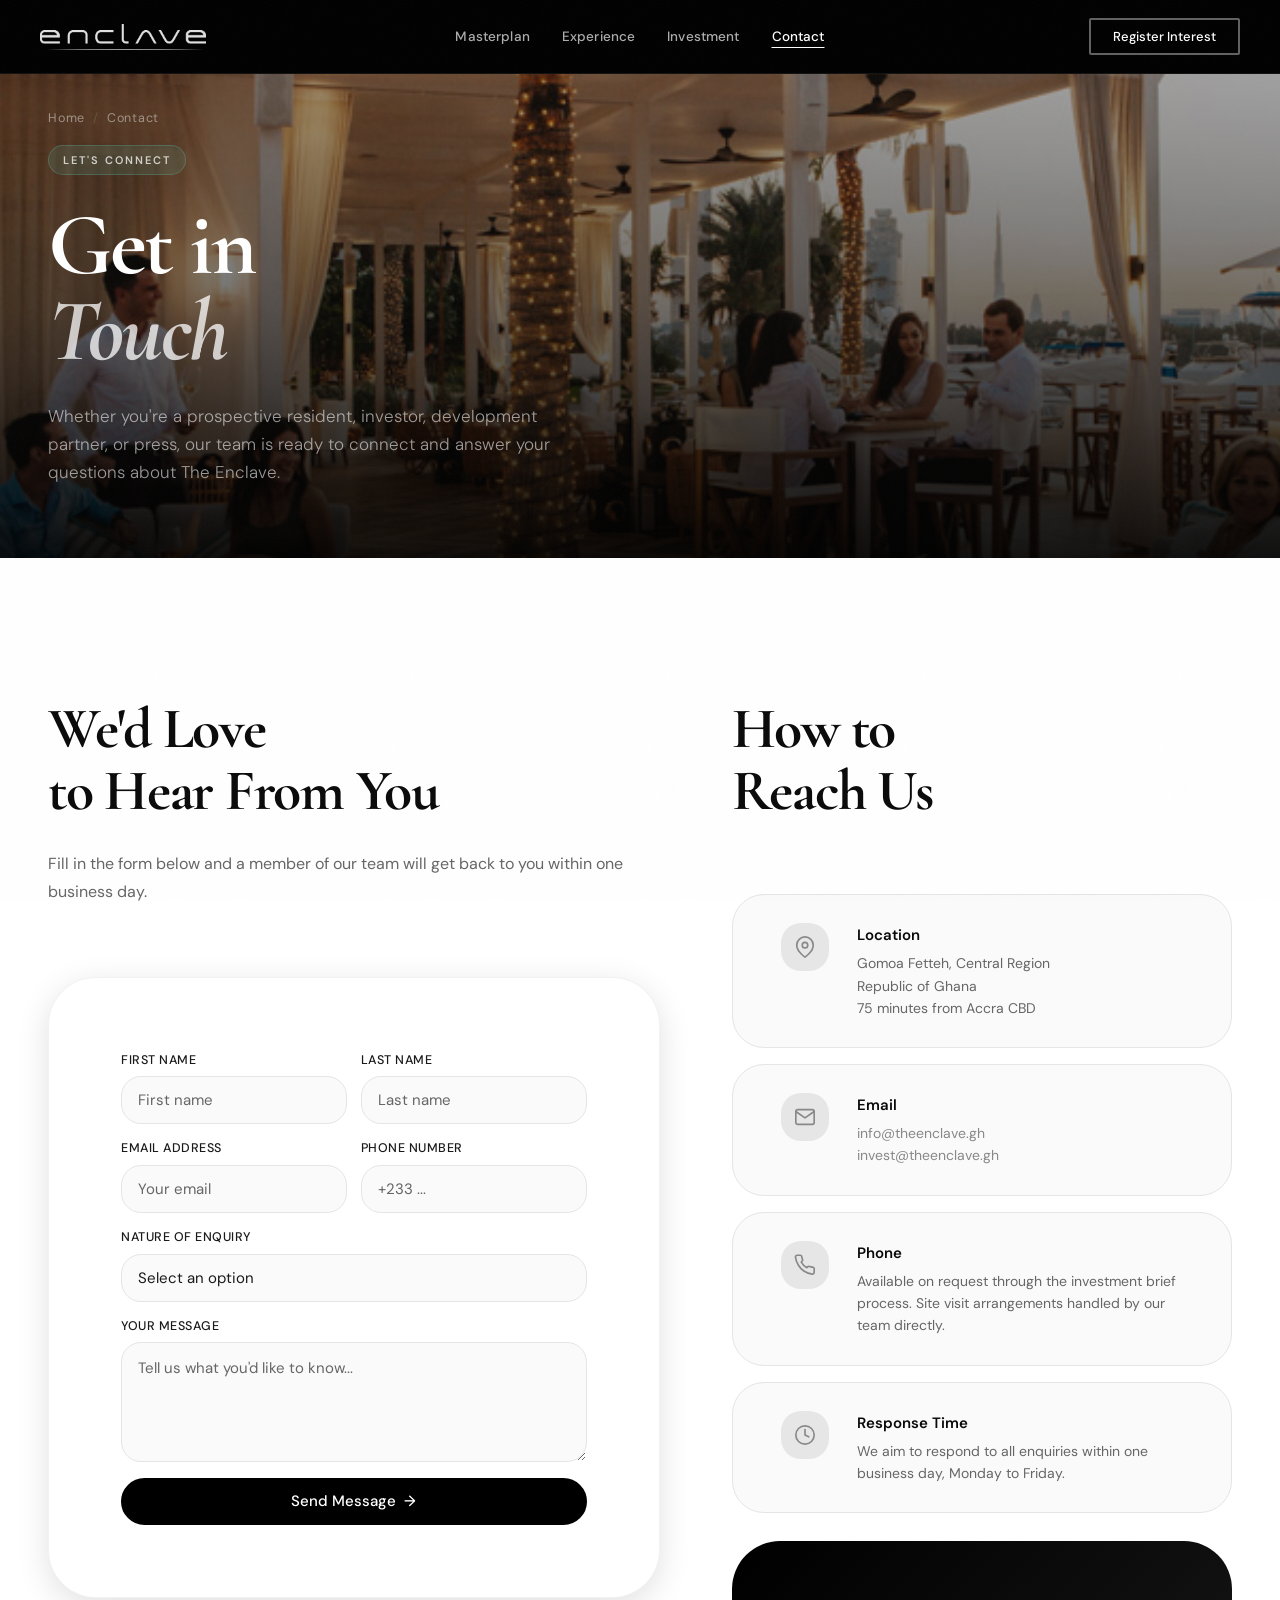
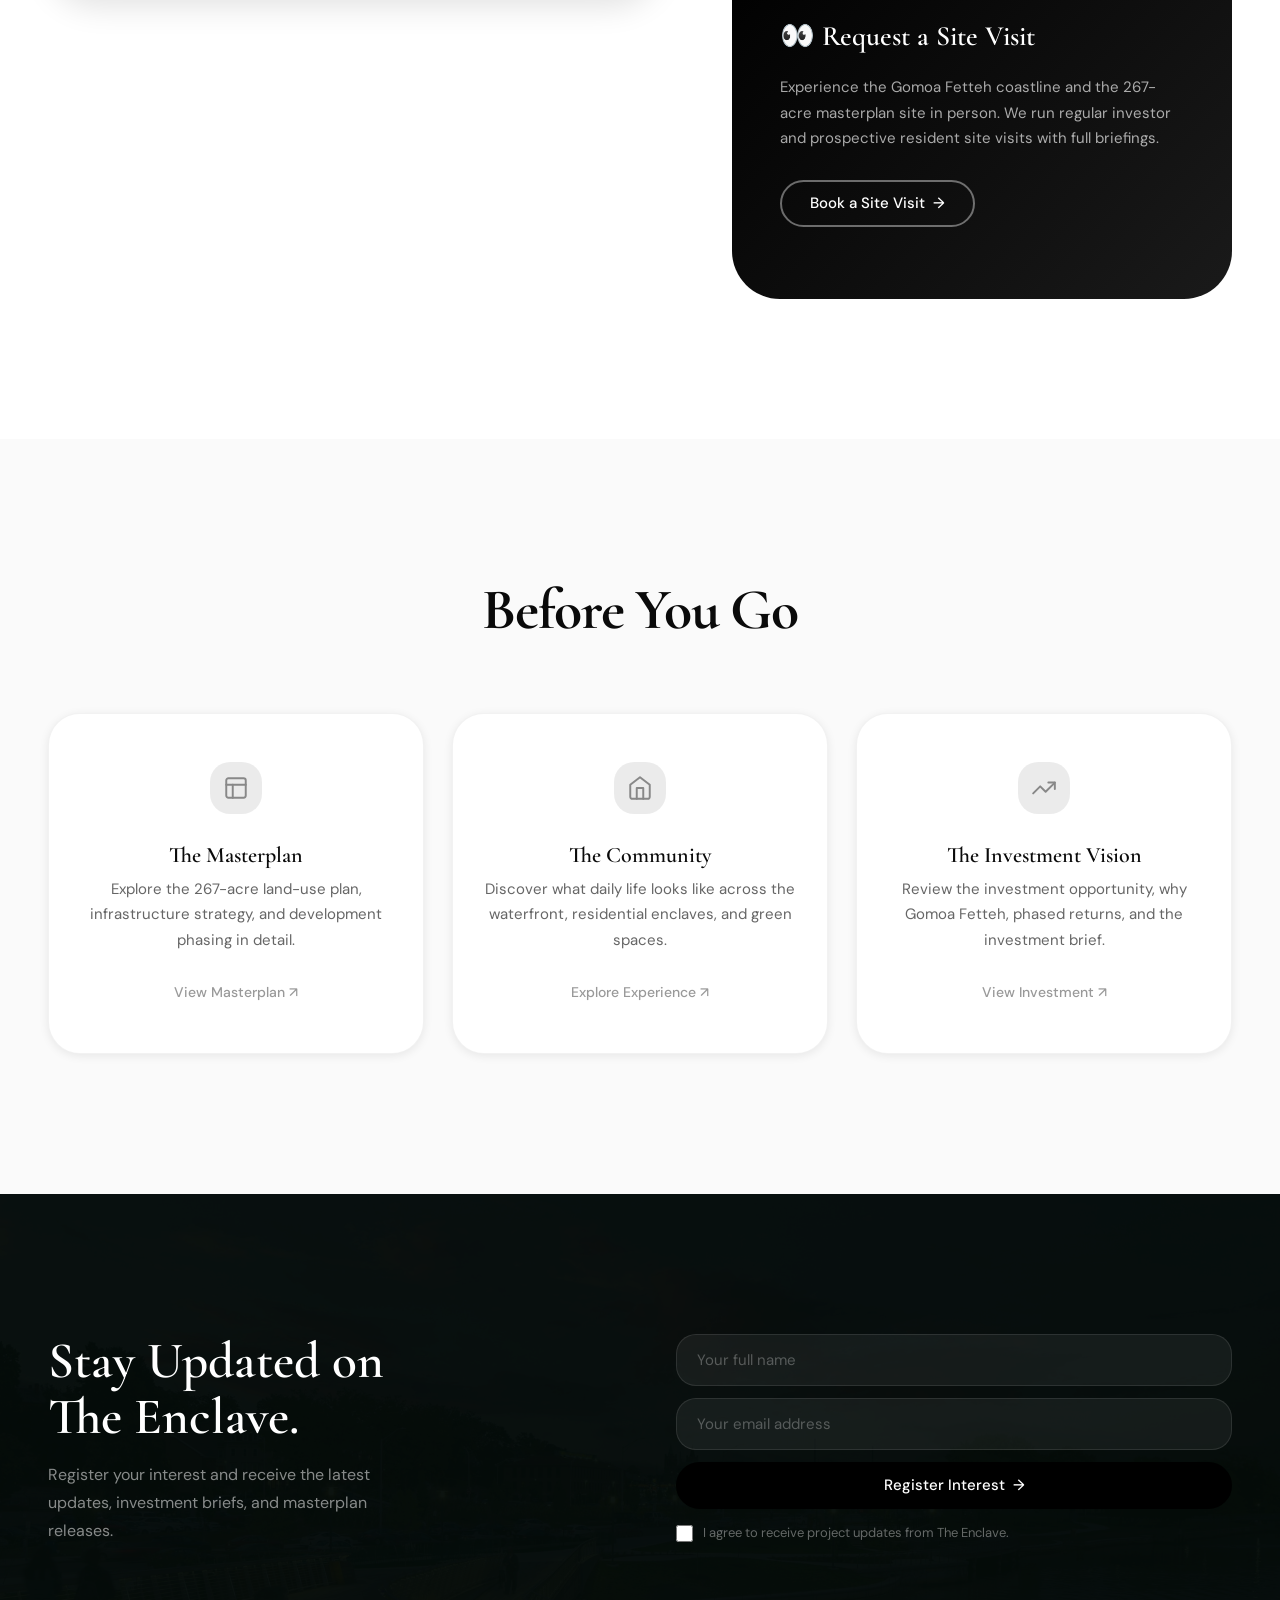
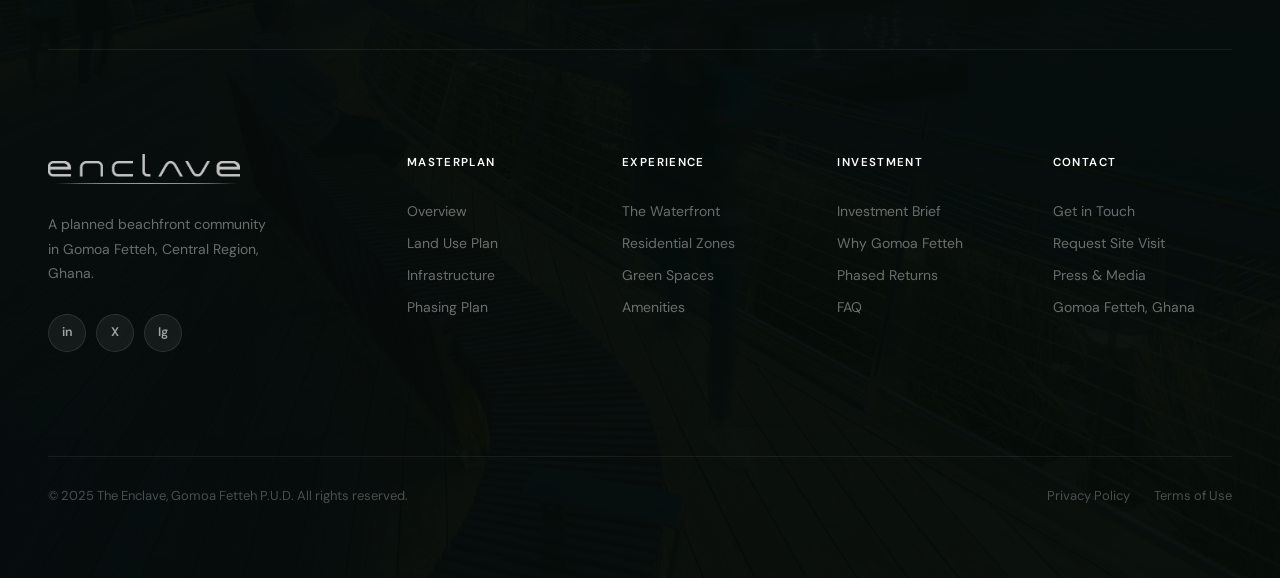
==== commit 1f60179b: "Fix invisible card links on contact page, add dark-section split body rule" ====
--- a/contact.html
+++ b/contact.html
@@ -237,7 +237,7 @@
             </div>
             <h3>The Masterplan</h3>
             <p>Explore the 267-acre land-use plan, infrastructure strategy, and development phasing in detail.</p>
-            <a href="masterplan.html" class="highlights__card-link" style="display:inline-flex; margin-top:var(--sp-md);">View Masterplan &#8599;</a>
+            <a href="masterplan.html" class="highlights__card-link" style="display:inline-flex; margin-top:var(--sp-md); color:var(--c-teal);">View Masterplan &#8599;</a>
           </div>
 
           <div class="feature-card" style="text-align:center;">
@@ -249,7 +249,7 @@
             </div>
             <h3>The Community</h3>
             <p>Discover what daily life looks like across the waterfront, residential enclaves, and green spaces.</p>
-            <a href="experience.html" class="highlights__card-link" style="display:inline-flex; margin-top:var(--sp-md);">Explore Experience &#8599;</a>
+            <a href="experience.html" class="highlights__card-link" style="display:inline-flex; margin-top:var(--sp-md); color:var(--c-teal);">Explore Experience &#8599;</a>
           </div>
 
           <div class="feature-card" style="text-align:center;">
@@ -261,7 +261,7 @@
             </div>
             <h3>The Investment Vision</h3>
             <p>Review the investment opportunity, why Gomoa Fetteh, phased returns, and the investment brief.</p>
-            <a href="investment.html" class="highlights__card-link" style="display:inline-flex; margin-top:var(--sp-md);">View Investment &#8599;</a>
+            <a href="investment.html" class="highlights__card-link" style="display:inline-flex; margin-top:var(--sp-md); color:var(--c-teal);">View Investment &#8599;</a>
           </div>
 
         </div>
--- a/css/style.css
+++ b/css/style.css
@@ -2463,6 +2463,11 @@
   margin-bottom: var(--sp-lg);
 }
 
+[style*="background:var(--c-black)"] .split__body,
+[style*="background: var(--c-black)"] .split__body {
+  color: rgba(255,255,255,0.65);
+}
+
 /* ----------------------------------------------------------------
    FEATURE CARDS GRID (3 or 4 col)
    ---------------------------------------------------------------- */
